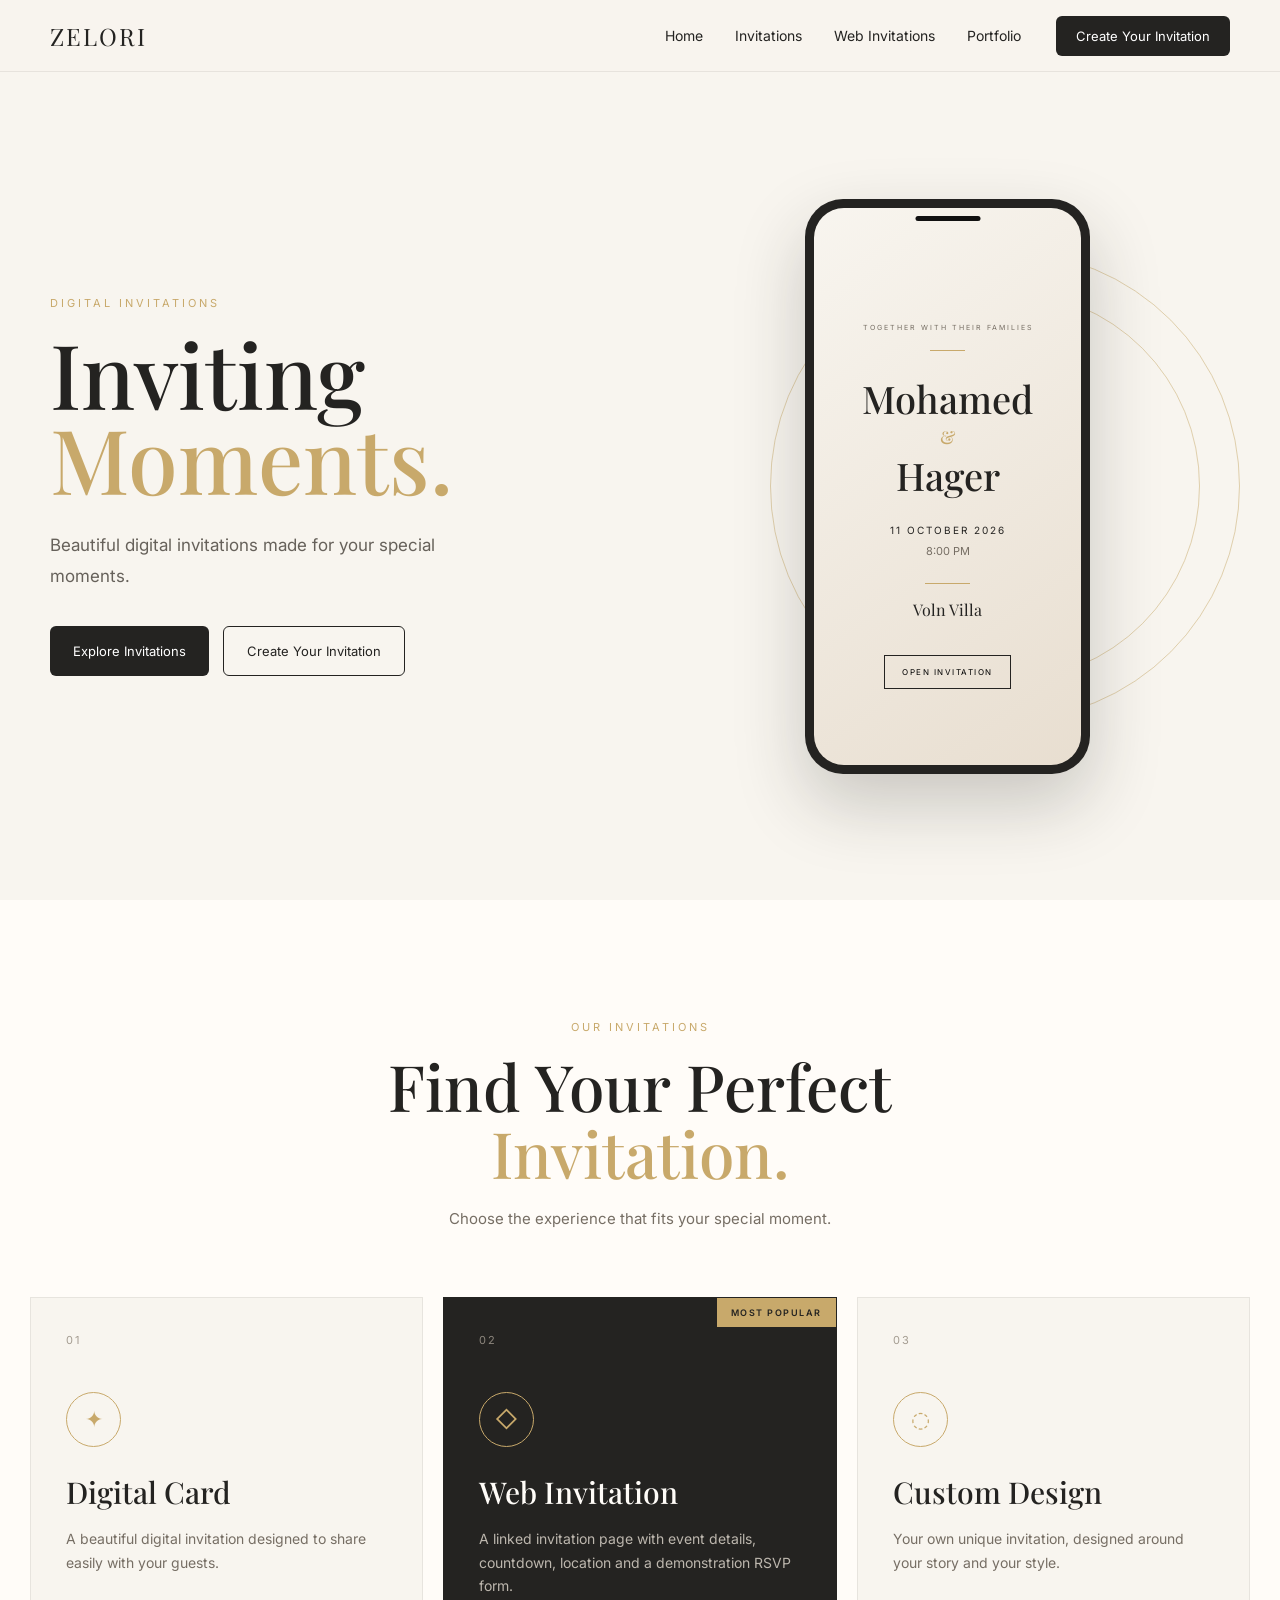
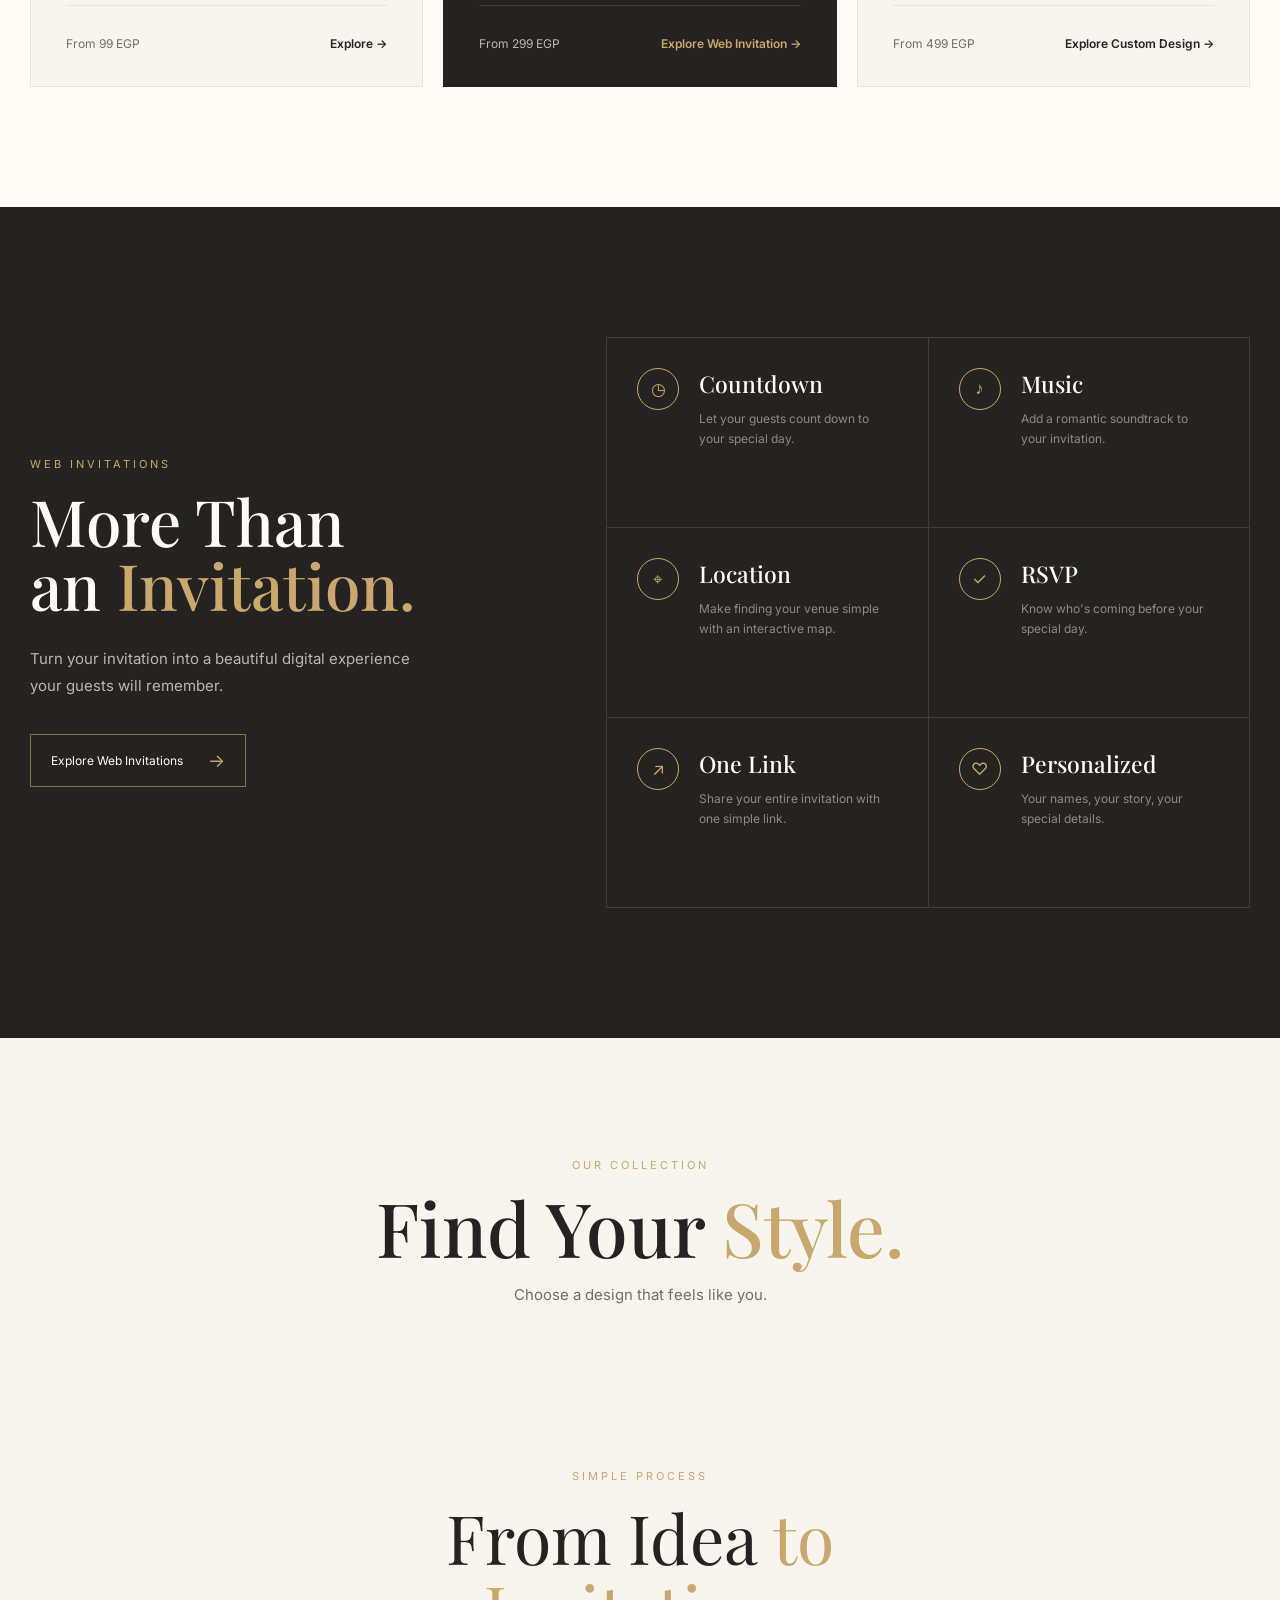
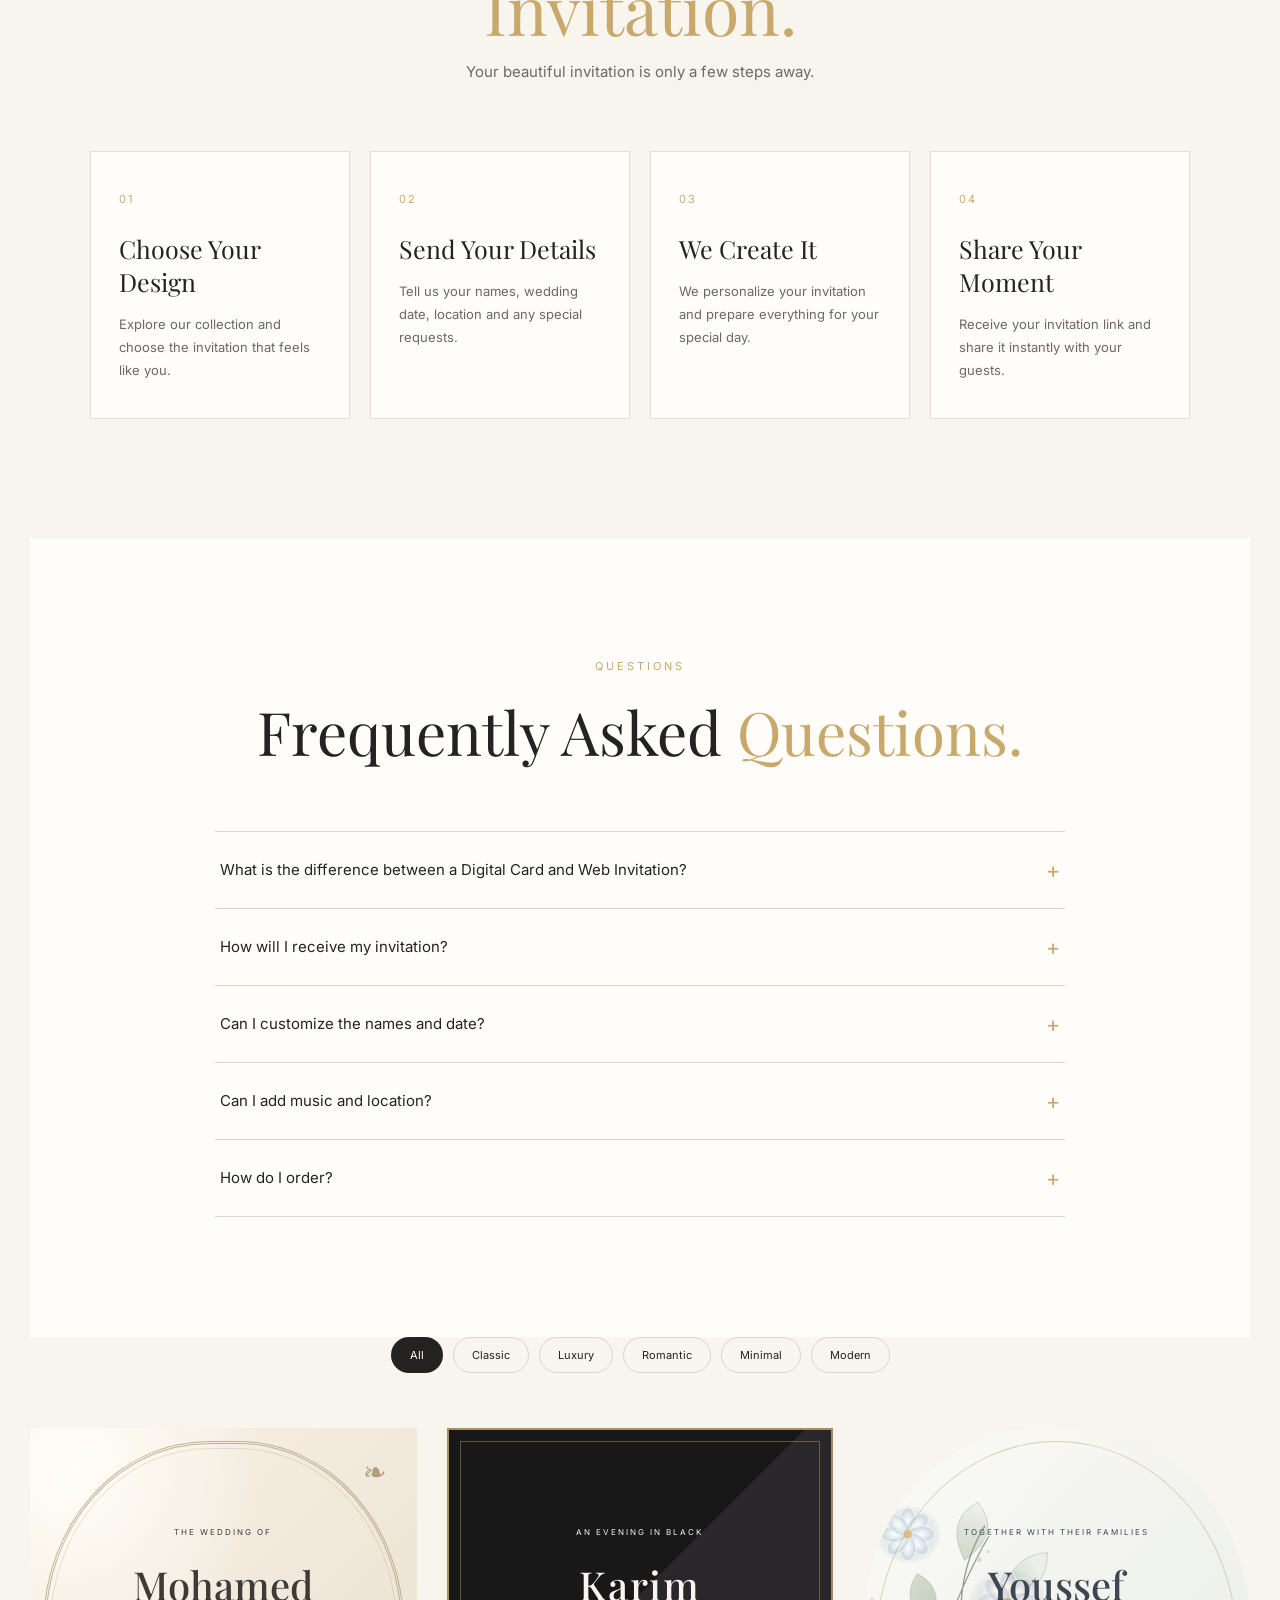
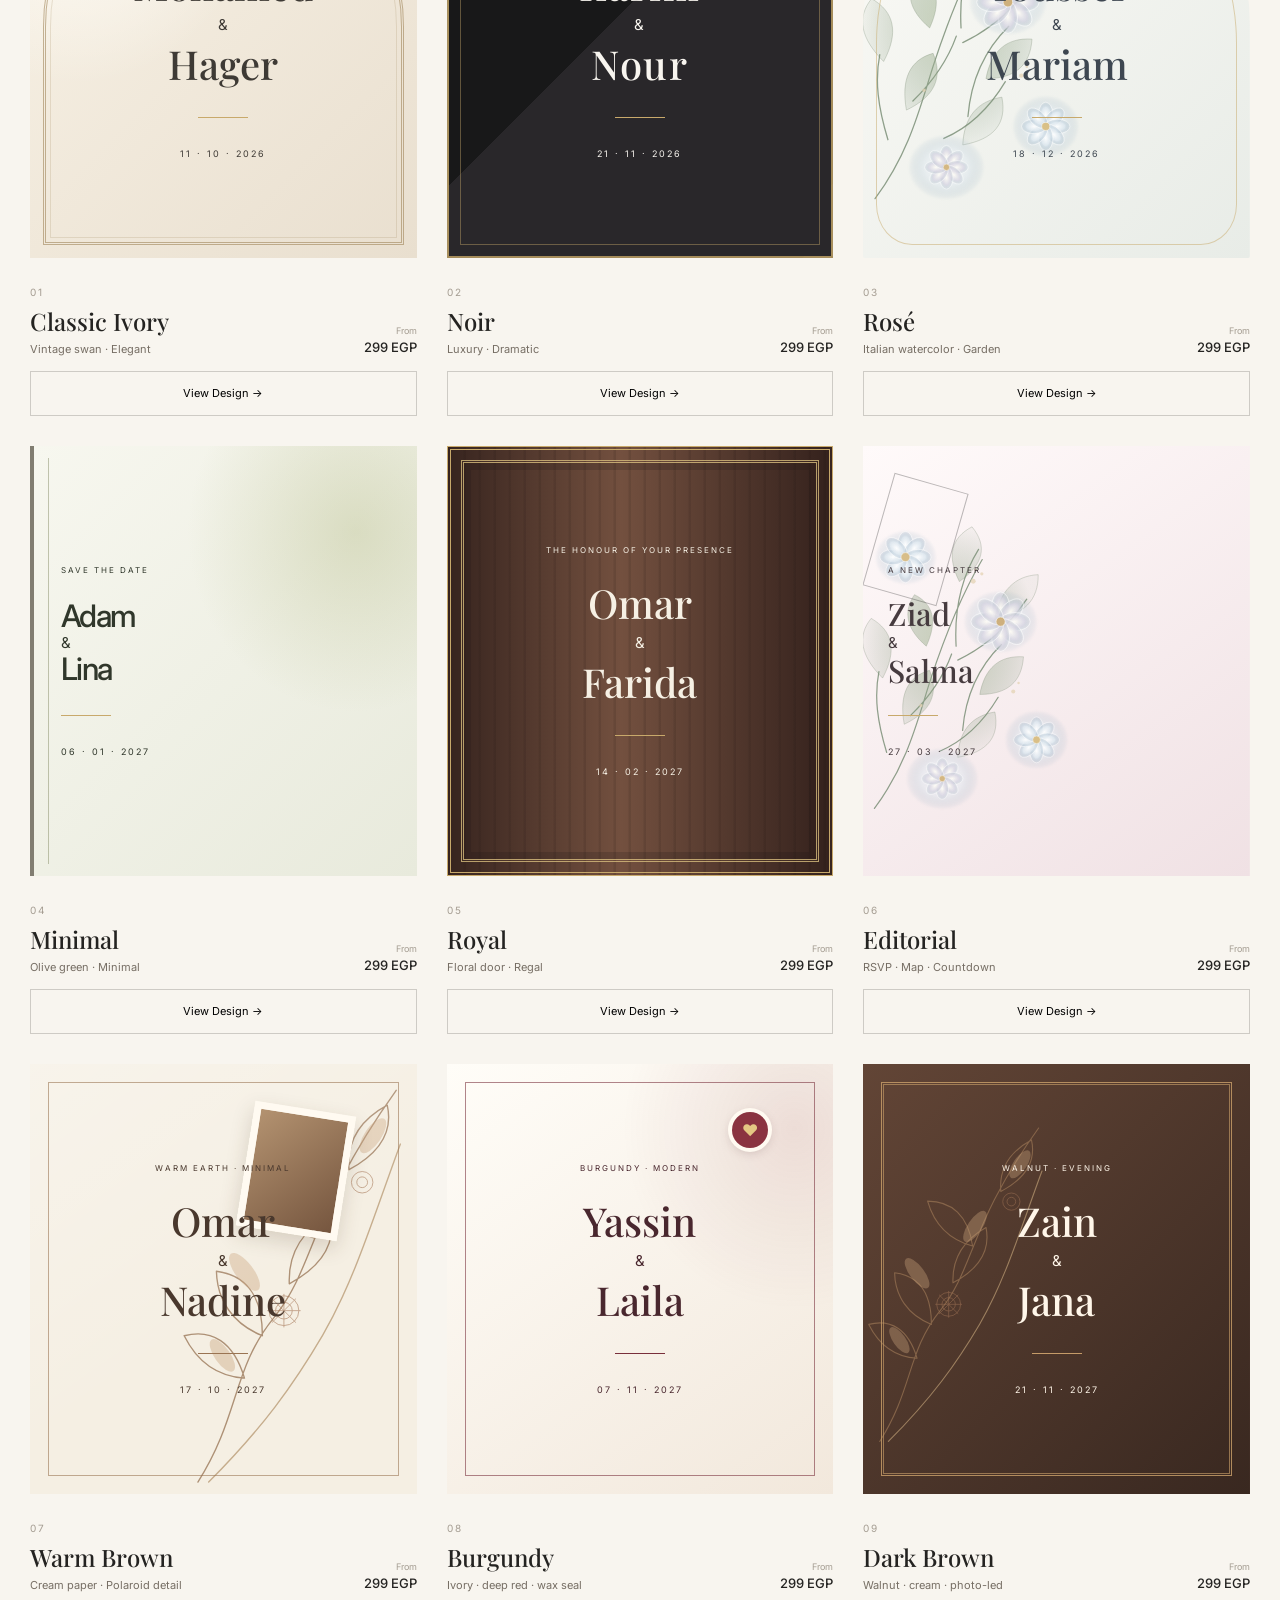
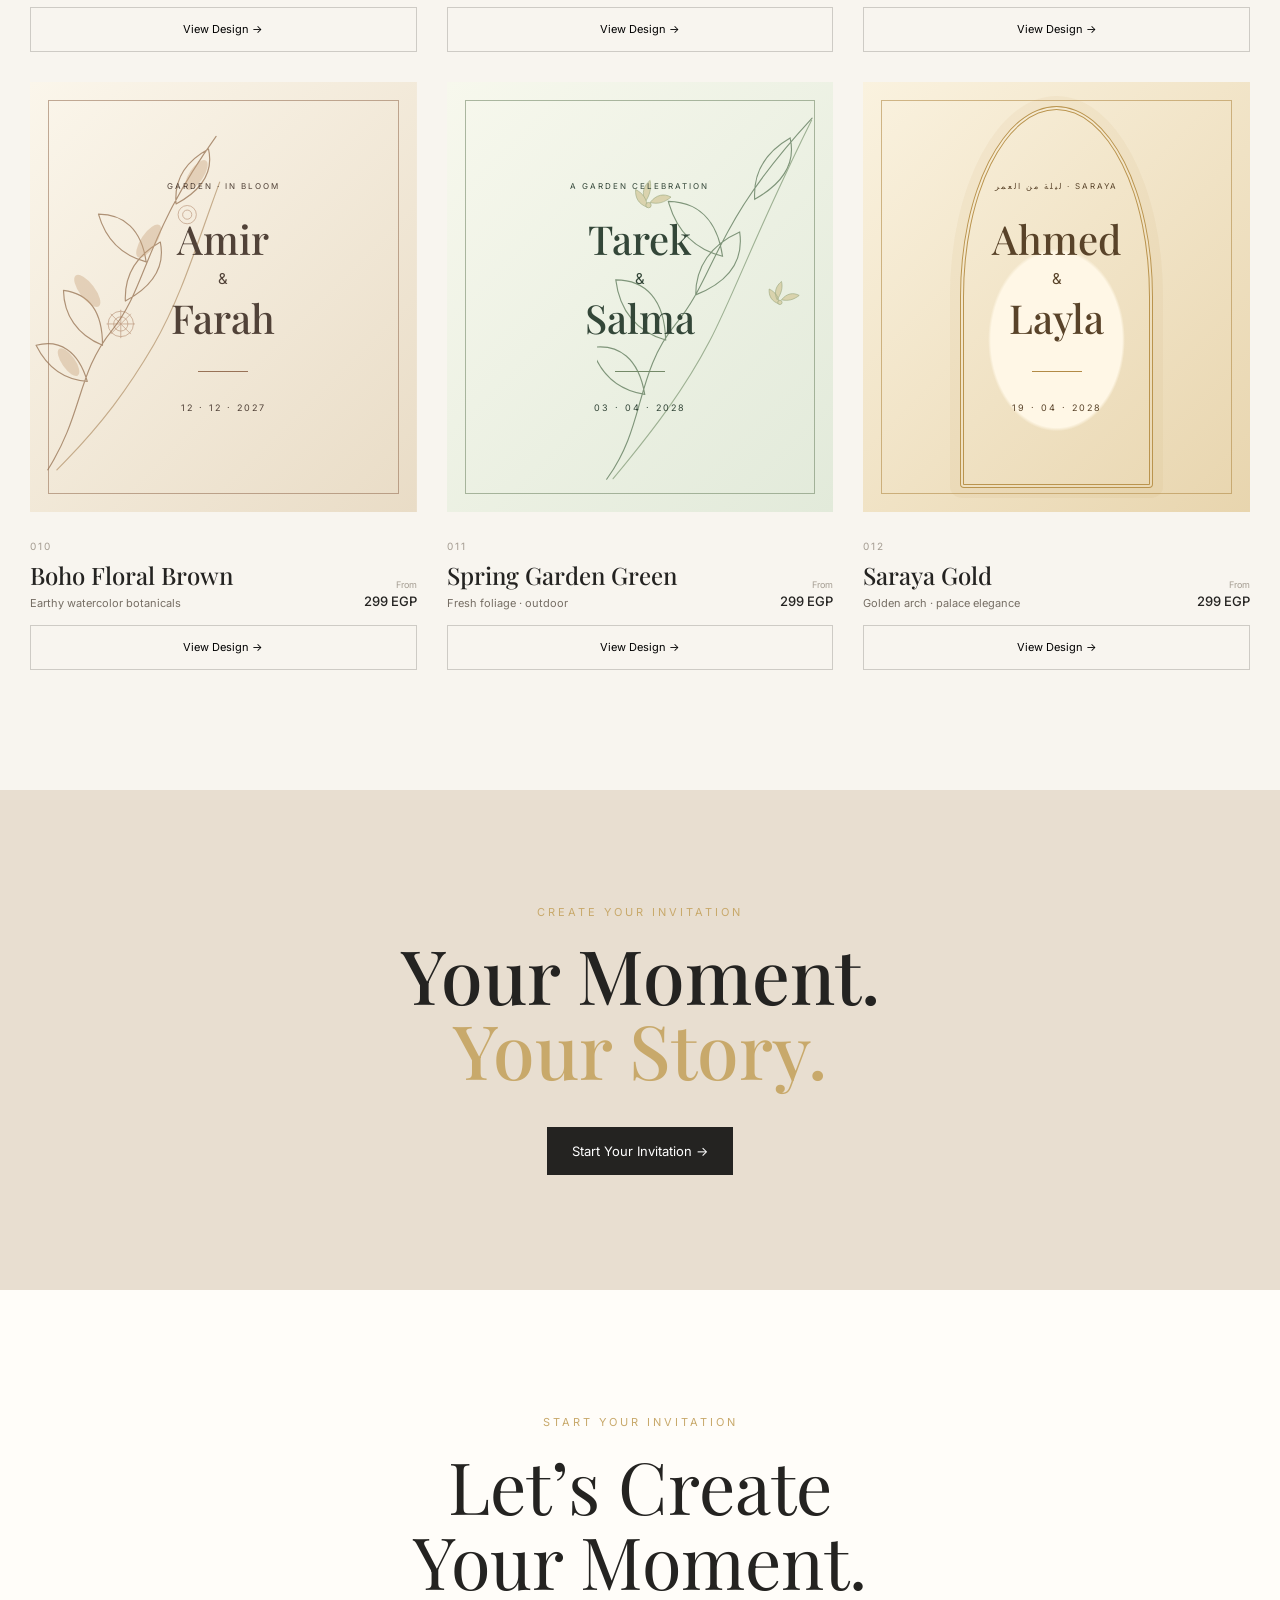
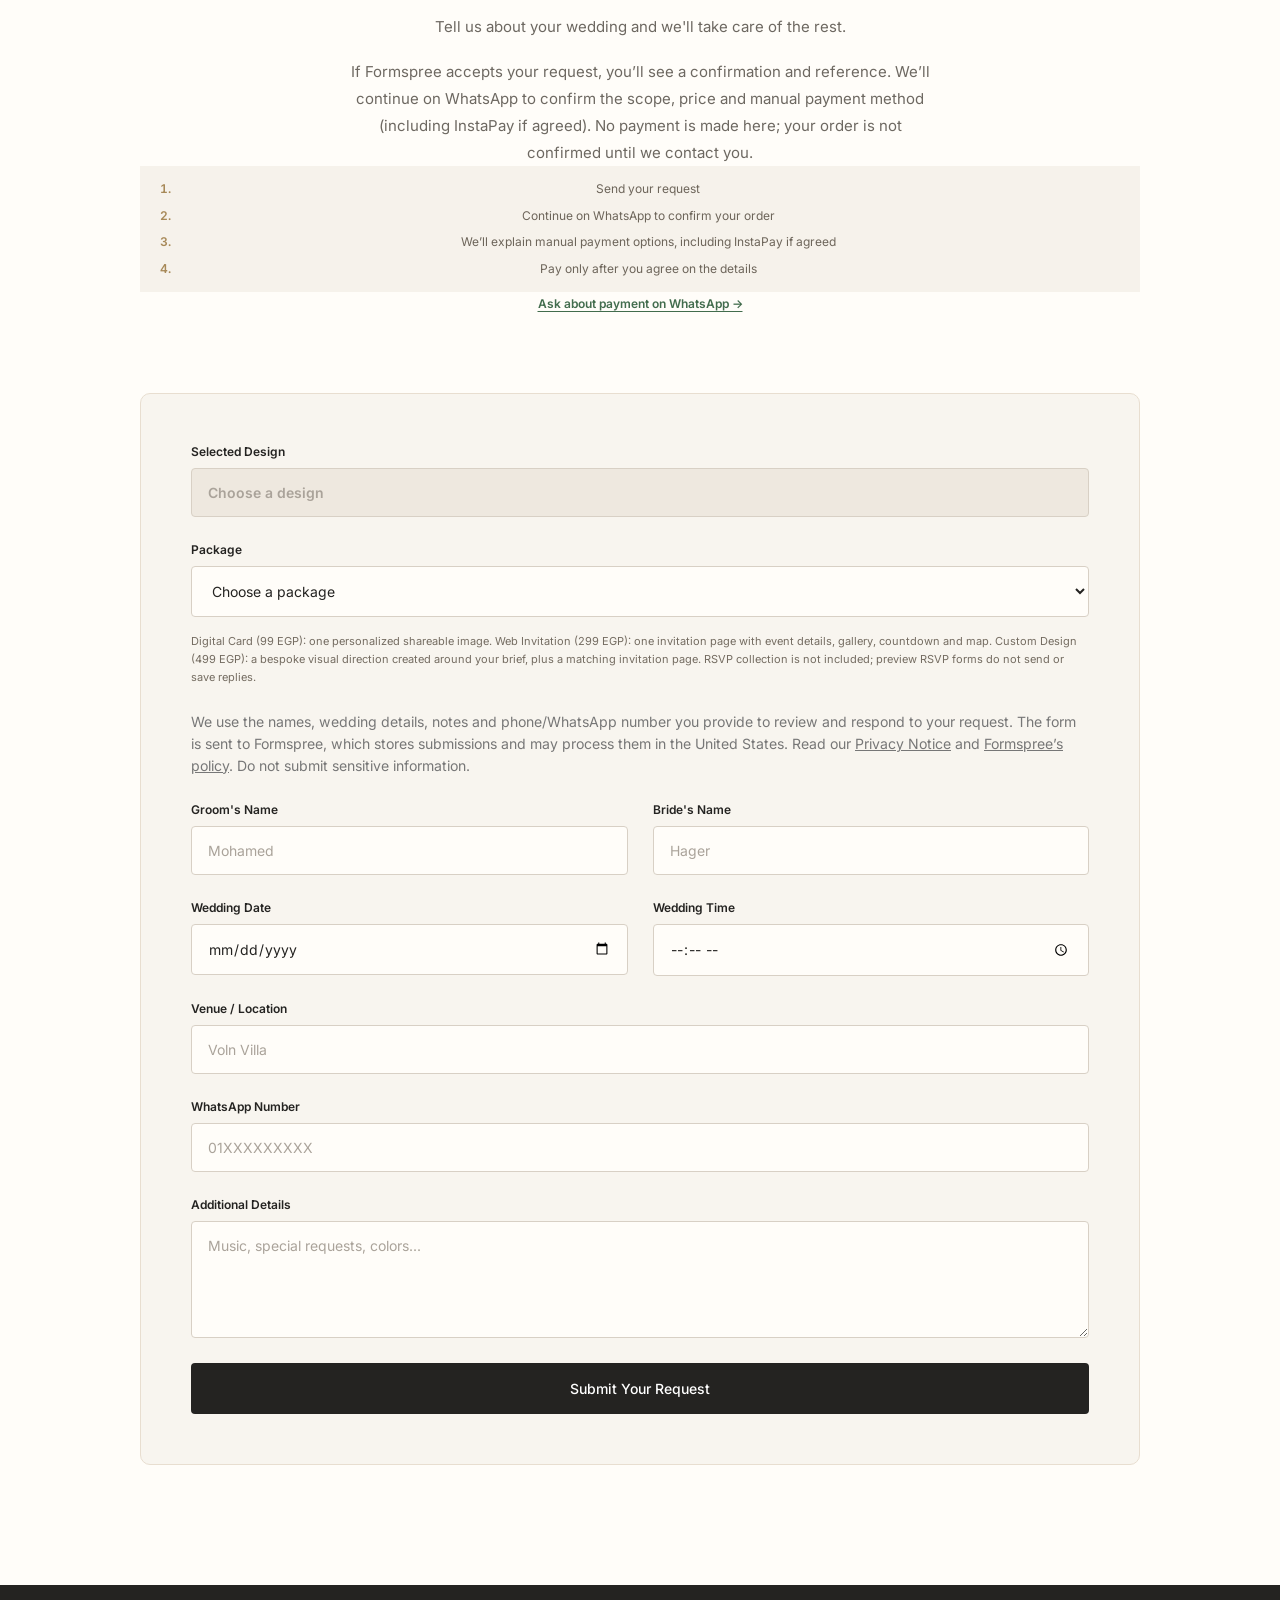
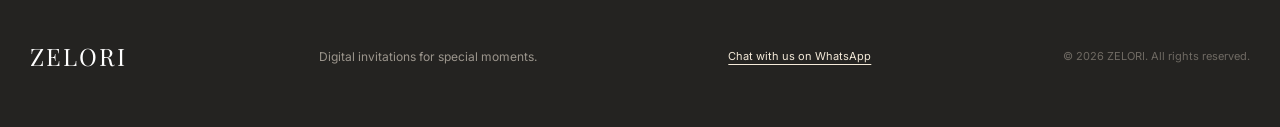
==== index.html @ d82b8eb6 "Add cleaned ZELORI website" ====
<!DOCTYPE html>
<html lang="en">
<head>
    <meta charset="UTF-8">
    <meta name="viewport" content="width=device-width, initial-scale=1.0">

    <title>ZELORI — Digital Invitations</title>
    <meta name="description" content="Beautiful digital wedding invitations by ZELORI. Choose a shareable card, web invitation or custom design, then request your order online.">
    <meta property="og:title" content="ZELORI — Digital Invitations">
    <meta property="og:description" content="Digital cards and wedding invitations designed for your celebration.">
    <meta property="og:type" content="website">

    <!-- Google Fonts -->
    <link rel="preconnect" href="https://fonts.googleapis.com">
    <link rel="preconnect" href="https://fonts.gstatic.com" crossorigin>

    <link
        href="https://fonts.googleapis.com/css2?family=Inter:wght@400;500;600&family=Playfair+Display:wght@500;600&display=swap"
        rel="stylesheet"
    >

    <link rel="stylesheet" href="style.css">
  <link rel="icon" type="image/svg+xml" href="assets/favicon.svg">
</head>

<body>

    <!-- =========================================
         NAVBAR
    ========================================== -->

    <header class="navbar">

        <div class="nav-container">

            <a href="index.html" class="logo">
                ZELORI
            </a>

            <nav class="nav-links">

                <a href="index.html">Home</a>

                <a href="#invitations">
                    Invitations
                </a>

                <a href="#web-invitations">
                    Web Invitations
                </a>

                <a href="#portfolio">
                    Portfolio
                </a>

            </nav>

            <a href="#contact" class="nav-button">
                Create Your Invitation
            </a>

            <button
                class="menu-button"
                id="menuButton"
                aria-label="Open menu"
                aria-expanded="false"
                aria-controls="mobileMenu"
            >
                ☰
            </button>

        </div>

    </header>


    <!-- =========================================
         MOBILE MENU
    ========================================== -->

    <nav class="mobile-menu" id="mobileMenu" aria-label="Mobile navigation">

        <a href="index.html">
            Home
        </a>

        <a href="#invitations">
            Invitations
        </a>

        <a href="#web-invitations">
            Web Invitations
        </a>

        <a href="#portfolio">
            Portfolio
        </a>

        <a href="#contact" class="mobile-cta">
            Create Your Invitation
        </a>

    </nav>


    <!-- =========================================
         MAIN
    ========================================== -->

    <main>


        <!-- =====================================
             HERO
        ====================================== -->

        <section class="hero">

            <div class="hero-container">


                <!-- HERO CONTENT -->

                <div class="hero-content">

                    <span class="eyebrow">
                        DIGITAL INVITATIONS
                    </span>

                    <h1>
                        Inviting<br>
                        <span>Moments.</span>
                    </h1>

                    <p>
                        Beautiful digital invitations made for
                        your special moments.
                    </p>


                    <div class="hero-buttons">

                        <a
                            href="#portfolio"
                            class="btn btn-primary"
                        >
                            Explore Invitations
                        </a>

                        <a
                            href="#contact"
                            class="btn btn-secondary"
                        >
                            Create Your Invitation
                        </a>

                    </div>

                </div>


                <!-- HERO PHONE -->

                <div class="hero-visual">

                    <div class="phone">

                        <div class="phone-speaker"></div>

                        <div class="phone-screen">

                            <div class="invitation">

                                <span class="invitation-small">
                                    TOGETHER WITH THEIR FAMILIES
                                </span>

                                <div class="invitation-line"></div>

                                <h2>
                                    Mohamed

                                    <span>
                                        &
                                    </span>

                                    Hager
                                </h2>

                                <p class="invitation-date">
                                    11 OCTOBER 2026
                                </p>

                                <p class="invitation-time">
                                    8:00 PM
                                </p>

                                <div class="invitation-divider"></div>

                                <p class="invitation-location">
                                    Voln Villa
                                </p>

                <button class="demo-button" type="button">
                                    OPEN INVITATION
                                </button>

                            </div>

                        </div>

                    </div>


                    <div class="gold-circle circle-one"></div>

                    <div class="gold-circle circle-two"></div>

                </div>

            </div>

        </section>


        <!-- =====================================
             INVITATION TYPES
        ====================================== -->

        <section
            class="invitation-types"
            id="invitations"
        >

            <div class="section-header">

                <span class="section-label">
                    OUR INVITATIONS
                </span>

                <h2>
                    Find Your Perfect<br>
                    <span>Invitation.</span>
                </h2>

                <p>
                    Choose the experience that fits
                    your special moment.
                </p>

            </div>


            <div class="types-grid">


                <!-- DIGITAL CARD -->

                <article class="type-card">

                    <div class="type-number">
                        01
                    </div>

                    <div class="type-icon">
                        ✦
                    </div>

                    <h3>
                        Digital Card
                    </h3>

                    <p>
                        A beautiful digital invitation
                        designed to share easily with
                        your guests.
                    </p>

                    <div class="type-footer">

                        <span>
                            From 99 EGP
                        </span>

                        <a href="digital-cards.html">
                            Explore →
                        </a>

                    </div>

                </article>


                <!-- WEB INVITATION -->

                <article class="type-card featured">

                    <div class="featured-label">
                        MOST POPULAR
                    </div>

                    <div class="type-number">
                        02
                    </div>

                    <div class="type-icon">
                        ◇
                    </div>

                    <h3>
                        Web Invitation
                    </h3>

                    <p>
                        A linked invitation page with event details,
                        countdown, location and a demonstration RSVP form.
                    </p>

                    <div class="type-footer">

                        <span>
                            From 299 EGP
                        </span>

                        <a href="index.html?package=web-invitation#order">
                            Explore Web Invitation →
                        </a>

                    </div>

                </article>


                <!-- CUSTOM DESIGN -->

                <article class="type-card">

                    <div class="type-number">
                        03
                    </div>

                    <div class="type-icon">
                        ◌
                    </div>

                    <h3>
                        Custom Design
                    </h3>

                    <p>
                        Your own unique invitation,
                        designed around your story
                        and your style.
                    </p>

                    <div class="type-footer">

                        <span>
                            From 499 EGP
                        </span>

                        <a href="index.html?package=custom-design#order">
                            Explore Custom Design →
                        </a>

                    </div>

                </article>

            </div>

        </section>


        <!-- =====================================
             WEB INVITATION FEATURES
        ====================================== -->

        <section
            class="web-features"
            id="web-invitations"
        >

            <div class="features-container">


                <!-- LEFT -->

                <div class="features-content">

                    <span class="section-label">
                        WEB INVITATIONS
                    </span>

                    <h2>
                        More Than<br>
                        an <span>Invitation.</span>
                    </h2>

                    <p>
                        Turn your invitation into a beautiful
                        digital experience your guests will
                        remember.
                    </p>

                    <a
                        href="#portfolio"
                        class="feature-button"
                    >
                        Explore Web Invitations

                        <span>
                            →
                        </span>

                    </a>

                </div>


                <!-- FEATURES -->

                <div class="features-grid">


                    <!-- COUNTDOWN -->

                    <div class="feature-item">

                        <div class="feature-icon">
                            ◷
                        </div>

                        <div>

                            <h3>
                                Countdown
                            </h3>

                            <p>
                                Let your guests count down
                                to your special day.
                            </p>

                        </div>

                    </div>


                    <!-- MUSIC -->

                    <div class="feature-item">

                        <div class="feature-icon">
                            ♪
                        </div>

                        <div>

                            <h3>
                                Music
                            </h3>

                            <p>
                                Add a romantic soundtrack
                                to your invitation.
                            </p>

                        </div>

                    </div>


                    <!-- LOCATION -->

                    <div class="feature-item">

                        <div class="feature-icon">
                            ⌖
                        </div>

                        <div>

                            <h3>
                                Location
                            </h3>

                            <p>
                                Make finding your venue
                                simple with an interactive map.
                            </p>

                        </div>

                    </div>


                    <!-- RSVP -->

                    <div class="feature-item">

                        <div class="feature-icon">
                            ✓
                        </div>

                        <div>

                            <h3>
                                RSVP
                            </h3>

                            <p>
                                Know who's coming before
                                your special day.
                            </p>

                        </div>

                    </div>


                    <!-- ONE LINK -->

                    <div class="feature-item">

                        <div class="feature-icon">
                            ↗
                        </div>

                        <div>

                            <h3>
                                One Link
                            </h3>

                            <p>
                                Share your entire invitation
                                with one simple link.
                            </p>

                        </div>

                    </div>


                    <!-- PERSONALIZED -->

                    <div class="feature-item">

                        <div class="feature-icon">
                            ♡
                        </div>

                        <div>

                            <h3>
                                Personalized
                            </h3>

                            <p>
                                Your names, your story,
                                your special details.
                            </p>

                        </div>

                    </div>

                </div>

            </div>

        </section>


<!-- =====================================
     PORTFOLIO
====================================== -->

<section class="portfolio-section" id="portfolio">

    <div class="portfolio-header">

        <span class="section-label">
            OUR COLLECTION
        </span>

        <h2>
            Find Your <span>Style.</span>
        </h2>

        <p>
            Choose a design that feels like you.
        </p>

    </div>

    <section class="how-section" id="how-it-works">

    <div class="how-header">

        <span class="section-label">
            SIMPLE PROCESS
        </span>

        <h2>
            From Idea
            <span>to Invitation.</span>
        </h2>

        <p>
            Your beautiful invitation is only a few steps away.
        </p>

    </div>


    <div class="steps-grid">

        <div class="step-card">

            <span class="step-number">
                01
            </span>

            <h3>
                Choose Your Design
            </h3>

            <p>
                Explore our collection and choose
                the invitation that feels like you.
            </p>

        </div>


        <div class="step-card">

            <span class="step-number">
                02
            </span>

            <h3>
                Send Your Details
            </h3>

            <p>
                Tell us your names, wedding date,
                location and any special requests.
            </p>

        </div>


        <div class="step-card">

            <span class="step-number">
                03
            </span>

            <h3>
                We Create It
            </h3>

            <p>
                We personalize your invitation
                and prepare everything for your special day.
            </p>

        </div>


        <div class="step-card">

            <span class="step-number">
                04
            </span>

            <h3>
                Share Your Moment
            </h3>

            <p>
                Receive your invitation link and
                share it instantly with your guests.
            </p>

        </div>

    </div>

</section>

<section class="faq-section" id="faq">

    <div class="faq-container">

        <div class="faq-header">

            <span class="section-label">
                QUESTIONS
            </span>

            <h2>
                Frequently Asked
                <span>Questions.</span>
            </h2>

        </div>


        <div class="faq-list">

            <details>
                <summary>
                    What is the difference between a Digital Card and Web Invitation?
                    <span>+</span>
                </summary>

                <p>
                    A Digital Card is a personalized image you can share in a message. A Web Invitation is an interactive page with event details and an RSVP form demo. Replies are not sent or stored unless a separate RSVP service is connected.
                </p>

            </details>


            <details>
                <summary>
                    How will I receive my invitation?
                    <span>+</span>
                </summary>

                <p>
                    After we confirm your order and payment details on WhatsApp, we deliver the finished Digital Card image or your Web Invitation link, depending on the option you chose.
                </p>

            </details>


            <details>
                <summary>
                    Can I customize the names and date?
                    <span>+</span>
                </summary>

                <p>
                    Yes. Your names, wedding date, time,
                    location and other agreed details can be personalized.
                </p>

            </details>


            <details>
                <summary>
                    Can I add music and location?
                    <span>+</span>
                </summary>

                <p>
                    Web invitations can include agreed features such as music, location and countdown. RSVP forms shown in previews are demonstrations; replies are not sent or stored.
                </p>

            </details>


            <details>
                <summary>
                    How do I order?
                    <span>+</span>
                </summary>

                <p>
                    Choose your favorite design, fill in the order
                    form and we'll contact you through WhatsApp
                    to complete the details.
                </p>

            </details>

        </div>

    </div>

</section>

    <!-- FILTERS -->

    <div class="portfolio-filters">

        <button class="filter-button active" data-filter="all">
            All
        </button>

        <button class="filter-button" data-filter="classic">
            Classic
        </button>

        <button class="filter-button" data-filter="luxury">
            Luxury
        </button>

        <button class="filter-button" data-filter="romantic">
            Romantic
        </button>

        <button class="filter-button" data-filter="minimal">
            Minimal
        </button>

        <button class="filter-button" data-filter="modern">
            Modern
        </button>

    </div>


    <!-- DESIGNS -->

    <div class="designs-grid">


        <!-- 01 CLASSIC -->

        <article class="design-card"
        data-category="classic"
        data-design="classic">

            <div class="design-preview classic-preview">

                <span>
                    THE WEDDING OF
                </span>

                <h3>
                    Mohamed
                    <small>&</small>
                    Hager
                </h3>

                <div class="preview-line"></div>

                <p>
                    11 · 10 · 2026
                </p>

            </div>

            <div class="design-info">

                <div>
                    <span class="design-number">
                        01
                    </span>

                    <h3>
                        Classic Ivory
                    </h3>

                    <p>
                        Vintage swan · Elegant
                    </p>
                </div>

                <div class="design-price">
                    <span>
                        From
                    </span>

                    <strong>
                        299 EGP
                    </strong>
                </div>

            </div>

            <button class="design-button">
                View Design →
            </button>

        </article>


        <!-- 02 LUXURY -->

        <article class="design-card"
    data-category="luxury"
    data-design="noir">

            <div class="design-preview noir-preview">

                <span>AN EVENING IN BLACK</span>

                <h3>
                    Karim
                    <small>&</small>
                    Nour
                </h3>

                <div class="preview-line"></div>

                <p>
                    21 · 11 · 2026
                </p>

            </div>

            <div class="design-info">

                <div>
                    <span class="design-number">
                        02
                    </span>

                    <h3>
                        Noir
                    </h3>

                    <p>
                        Luxury · Dramatic
                    </p>
                </div>

                <div class="design-price">
                    <span>
                        From
                    </span>

                    <strong>
                        299 EGP
                    </strong>
                </div>

            </div>

            <button class="design-button">
                View Design →
            </button>

        </article>


        <!-- 03 ROMANTIC -->

        <article class="design-card"
    data-category="romantic"
    data-design="rose">

            <div class="design-preview rose-preview">

                <span>TOGETHER WITH THEIR FAMILIES</span>

                <h3>
                    Youssef
                    <small>&</small>
                    Mariam
                </h3>

                <div class="preview-line"></div>

                <p>
                    18 · 12 · 2026
                </p>

            </div>

            <div class="design-info">

                <div>
                    <span class="design-number">
                        03
                    </span>

                    <h3>
                        Rosé
                    </h3>

                    <p>
                        Italian watercolor · Garden
                    </p>
                </div>

                <div class="design-price">
                    <span>
                        From
                    </span>

                    <strong>
                        299 EGP
                    </strong>
                </div>

            </div>

            <button class="design-button">
                View Design →
            </button>

        </article>


        <!-- 04 MINIMAL -->

        <article class="design-card"
    data-category="minimal"
    data-design="minimal">

            <div class="design-preview minimal-preview">

                <span>SAVE THE DATE</span>

                <h3>
                    Adam
                    <small>&</small>
                    Lina
                </h3>

                <div class="preview-line"></div>

                <p>
                    06 · 01 · 2027
                </p>

            </div>

            <div class="design-info">

                <div>
                    <span class="design-number">
                        04
                    </span>

                    <h3>
                        Minimal
                    </h3>

                    <p>
                        Olive green · Minimal
                    </p>
                </div>

                <div class="design-price">
                    <span>
                        From
                    </span>

                    <strong>
                        299 EGP
                    </strong>
                </div>

            </div>

            <button class="design-button">
                View Design →
            </button>

        </article>


        <!-- 05 ROYAL -->

        <article class="design-card"
    data-category="luxury"
    data-design="royal">

            <div class="design-preview royal-preview">

                <span>THE HONOUR OF YOUR PRESENCE</span>

                <h3>
                    Omar
                    <small>&</small>
                    Farida
                </h3>

                <div class="preview-line"></div>

                <p>
                    14 · 02 · 2027
                </p>

            </div>

            <div class="design-info">

                <div>
                    <span class="design-number">
                        05
                    </span>

                    <h3>
                        Royal
                    </h3>

                    <p>
                        Floral door · Regal
                    </p>
                </div>

                <div class="design-price">
                    <span>
                        From
                    </span>

                    <strong>
                        299 EGP
                    </strong>
                </div>

            </div>

            <button class="design-button">
                View Design →
            </button>

        </article>


        <!-- 06 MODERN -->

        <article class="design-card"
    data-category="modern"
    data-design="editorial">

            <div class="design-preview editorial-preview">

                <span>A NEW CHAPTER</span>

                <h3>
                    Ziad
                    <small>&</small>
                    Salma
                </h3>

                <div class="preview-line"></div>

                <p>
                    27 · 03 · 2027
                </p>

            </div>

            <div class="design-info">

                <div>
                    <span class="design-number">
                        06
                    </span>

                    <h3>
                        Editorial
                    </h3>

                    <p>
                        RSVP · Map · Countdown
                    </p>
                </div>

                <div class="design-price">
                    <span>
                        From
                    </span>

                    <strong>
                        299 EGP
                    </strong>
                </div>

            </div>

            <button class="design-button">
                View Design →
            </button>

        </article>

    </div>

</section>
        <!-- =====================================
             CONTACT PLACEHOLDER
        ====================================== -->

        <section
            class="contact-section"
            id="contact"
        >

            <span class="section-label">
                CREATE YOUR INVITATION
            </span>

            <h2>
                Your Moment.<br>
                <span>Your Story.</span>
            </h2>

            <a href="#order" class="contact-button">
                Start Your Invitation →
            </a>

        </section>


    </main>

    <!-- ORDER SECTION -->
<section class="order-section" id="order">

    <div class="order-container">

        <div class="order-heading">
            <span>START YOUR INVITATION</span>

            <h2>
                Let’s Create
                <br>
                Your Moment.
            </h2>

            <p>
                Tell us about your wedding and we'll take care
                of the rest.
            </p>

            <p class="payment-note" id="payment">
                If Formspree accepts your request, you’ll see a confirmation and reference. We’ll continue on WhatsApp to confirm the scope, price and manual payment method (including InstaPay if agreed). No payment is made here; your order is not confirmed until we contact you.
            </p>
            <ol class="payment-steps" aria-label="Payment steps">
                <li>Send your request</li>
                <li>Continue on WhatsApp to confirm your order</li>
                <li>We’ll explain manual payment options, including InstaPay if agreed</li>
                <li>Pay only after you agree on the details</li>
            </ol>
            <a class="payment-whatsapp-link" href="https://wa.me/201274755728?text=Hello%20ZELORI%2C%20I%E2%80%99d%20like%20to%20ask%20about%20payment%20for%20an%20invitation." target="_blank" rel="noopener noreferrer">Ask about payment on WhatsApp →</a>
        </div>


        <form
            class="order-form"
            id="orderForm"
            action="https://formspree.io/f/xgavqnyy"
            method="POST"
        >

            <input type="hidden" id="orderReference" name="Order Reference">
            <input type="hidden" id="orderStatus" name="Order Status" value="New request — awaiting quote">
            <input type="hidden" id="paymentStatus" name="Payment Status" value="Discuss payment on WhatsApp — no online payment">

            <!-- Selected Design -->

            <div class="form-group full">

                <label for="design">
                    Selected Design
                </label>

                <input
                    type="text"
                    id="design"
                    name="Selected Design"
                    placeholder="Choose a design"
                    readonly
                    required
                >

            </div>

            <div class="form-group full">
                <label for="package">Package</label>
                <select id="package" name="Package" required>
                    <option value="" disabled selected>Choose a package</option>
                    <option value="Digital Card — 99 EGP">Digital Card · 99 EGP</option>
                    <option value="Web Invitation — 299 EGP">Web Invitation · 299 EGP</option>
                    <option value="Custom Design — 499 EGP">Custom Design · 499 EGP</option>
                </select>
                <small>Digital Card (99 EGP): one personalized shareable image. Web Invitation (299 EGP): one invitation page with event details, gallery, countdown and map. Custom Design (499 EGP): a bespoke visual direction created around your brief, plus a matching invitation page. RSVP collection is not included; preview RSVP forms do not send or save replies.</small>
            </div>
            <p class="form-privacy full">We use the names, wedding details, notes and phone/WhatsApp number you provide to review and respond to your request. The form is sent to Formspree, which stores submissions and may process them in the United States. Read our <a href="privacy.html">Privacy Notice</a> and <a href="https://formspree.io/legal/privacy-policy/" target="_blank" rel="noopener noreferrer">Formspree’s policy</a>. Do not submit sensitive information.</p>


            <!-- Bride & Groom -->

            <div class="form-row">

                <div class="form-group">

                    <label for="groom">
                        Groom's Name
                    </label>

                    <input
                        type="text"
                        id="groom"
                        name="Groom Name"
                        placeholder="Mohamed"
                        required
                    >

                </div>


                <div class="form-group">

                    <label for="bride">
                        Bride's Name
                    </label>

                    <input
                        type="text"
                        id="bride"
                        name="Bride Name"
                        placeholder="Hager"
                        required
                    >

                </div>

            </div>


            <!-- Date & Time -->

            <div class="form-row">

                <div class="form-group">

                    <label for="date">
                        Wedding Date
                    </label>

                    <input
                        type="date"
                        id="date"
                        name="Wedding Date"
                        required
                    >

                </div>


                <div class="form-group">

                    <label for="time">
                        Wedding Time
                    </label>

                    <input
                        type="time"
                        id="time"
                        name="Wedding Time"
                        required
                    >

                </div>

            </div>


            <!-- Venue -->

            <div class="form-group full">

                <label for="venue">
                    Venue / Location
                </label>

                <input
                    type="text"
                    id="venue"
                    name="Venue"
                    placeholder="Voln Villa"
                    required
                >

            </div>


            <!-- Phone -->

            <div class="form-group full">

                <label for="phone">
                    WhatsApp Number
                </label>

                <input
                    type="tel"
                    id="phone"
                    name="WhatsApp Number"
                    placeholder="01XXXXXXXXX"
                    required
                >

            </div>


            <!-- Extra Notes -->

            <div class="form-group full">

                <label for="notes">
                    Additional Details
                </label>

                <textarea
                    id="notes"
                    name="Additional Details"
                    rows="5"
                    placeholder="Music, special requests, colors..."
                ></textarea>

            </div>


            <!-- Submit -->

            <button
                type="submit"
                class="order-submit"
            >
                Submit Your Request
            </button>


            <p
                class="form-success"
                id="formSuccess"
                role="status"
                aria-live="polite"
            >
                <strong>Request received.</strong>
                <span id="successReference"></span>
                <span id="successStatus">Status: request received; continue on WhatsApp to confirm your order.</span>
                <span>No payment is collected on this website. We’ll explain the payment method and timing with you directly on WhatsApp.</span>
                <a id="successWhatsApp" href="https://wa.me/201274755728" target="_blank" rel="noopener noreferrer">Continue on WhatsApp to discuss payment</a>
            </p>

        </form>

    </div>

</section>


    <!-- =========================================
         FOOTER
    ========================================== -->

    <footer class="footer">

        <div class="footer-container">

            <div class="footer-logo">
                ZELORI
            </div>

            <p>
                Digital invitations for special moments.
            </p>

            <a class="footer-whatsapp" href="https://wa.me/201274755728" target="_blank" rel="noopener noreferrer">Chat with us on WhatsApp</a>

            <span>
                © 2026 ZELORI. All rights reserved.
            </span>

        </div>

    </footer>

    <!-- DESIGN PREVIEW MODAL -->
<div class="preview-modal" id="previewModal">
    <div class="preview-overlay" id="previewOverlay"></div>

    <div class="preview-box" role="dialog" aria-modal="true" aria-labelledby="previewTitle" aria-describedby="previewDescription">
        <button class="preview-close" id="previewClose" type="button" aria-label="Close invitation preview">&times;</button>

        <div class="preview-content">

            <div class="preview-design">
                <div class="preview-invitation" id="previewInvitation">
                    <span class="preview-small" id="previewSmall">
                        THE WEDDING OF
                    </span>

                    <h2 id="previewFirstName">Mohamed</h2>
                    <span class="preview-and">&</span>
                    <h2 id="previewSecondName">Hager</h2>

                    <div class="preview-line"></div>

                    <p id="previewDate">11 · 10 · 2026</p>
                    <p id="previewTime">8:00 PM</p>
                    <p id="previewVenue">Voln Villa · Cairo</p>
                </div>
            </div>

            <div class="preview-info">
                <span class="preview-label">ZELORI DESIGN</span>

                <h2 id="previewTitle">Classic Ivory</h2>

                <p id="previewDescription">
                    A timeless and elegant wedding invitation
                    designed with soft ivory tones and refined typography.
                </p>

                <div class="preview-price" id="previewPrice">
                    From 299 EGP
                </div>

                <div class="preview-features">
                    <div>✓ Mobile Friendly</div>
                    <div>✓ Personalized Names</div>
                    <div>✓ Wedding Date & Location</div>
                    <div>✓ Shareable Invitation Link</div>
                </div>

                <div class="preview-actions">
                    <a class="preview-open" id="previewOpen" href="invitation-demo.html" target="_blank" rel="noopener">Open Invitation</a>
                    <a class="preview-open preview-card-link" id="previewCard" href="digital-cards.html?design=classic">Digital Card · 99 EGP</a>
                    <button class="preview-order" id="previewOrder" type="button">Order This Design</button>
                </div>
            </div>

        </div>
    </div>
</div>


    <!-- JAVASCRIPT -->

    <script src="script.js"></script>

</body>

</html>
---- style.css ----
/* =========================================
   RESET
========================================= */

* {
    margin: 0;
    padding: 0;
    box-sizing: border-box;
}

html {
    scroll-behavior: smooth;
}

body {
    font-family: "Inter", sans-serif;
    background: #F8F5EF;
    color: #242321;
}

a {
    text-decoration: none;
    color: inherit;
}

button {
    font-family: inherit;
}


/* =========================================
   NAVBAR
========================================= */

.navbar {
    width: 100%;
    height: 72px;

    background: rgba(248, 245, 239, 0.94);

    border-bottom:
        1px solid rgba(36, 35, 33, 0.08);

    position: relative;
    z-index: 100;
}

.nav-container {
    max-width: 1240px;
    height: 100%;

    margin: auto;
    padding: 0 30px;

    display: flex;
    align-items: center;
}

.logo {
    font-family: "Playfair Display", serif;

    font-size: 24px;

    letter-spacing: 2px;
}

.nav-links {
    display: flex;

    gap: 32px;

    margin-left: auto;
    margin-right: 35px;
}

.nav-links a {
    font-size: 14px;

    transition: 0.3s ease;
}

.nav-links a:hover {
    color: #C8A96B;
}

.nav-button {
    background: #242321;

    color: white;

    padding: 12px 20px;

    border-radius: 6px;

    font-size: 13px;

    transition: 0.3s ease;
}

.nav-button:hover {
    background: #C8A96B;

    transform: translateY(-2px);
}

.menu-button {
    display: none;

    margin-left: auto;

    border: none;

    background: transparent;

    font-size: 25px;

    cursor: pointer;

    color: #242321;
}


/* =========================================
   MOBILE MENU
========================================= */

.mobile-menu {
    display: none;

    position: absolute;

    top: 72px;
    left: 0;

    width: 100%;

    background: #FFFCF8;

    padding: 25px;

    z-index: 90;

    flex-direction: column;

    gap: 20px;

    border-bottom:
        1px solid rgba(36, 35, 33, 0.1);
}

.mobile-menu.active {
    display: flex;
}

.mobile-menu a {
    font-size: 15px;
}

.mobile-cta {
    background: #242321;

    color: white;

    padding: 14px;

    text-align: center;

    border-radius: 6px;
}


/* =========================================
   HERO
========================================= */

.hero {
    min-height: calc(100vh - 72px);

    display: flex;

    align-items: center;

    overflow: hidden;
}

.hero-container {
    width: 100%;

    max-width: 1240px;

    margin: auto;

    padding: 70px 30px;

    display: grid;

    grid-template-columns: 1fr 1fr;

    align-items: center;

    gap: 50px;
}


/* =========================================
   HERO CONTENT
========================================= */

.hero-content {
    animation:
        heroText 0.9s ease forwards;
}

.eyebrow {
    display: block;

    font-size: 11px;

    letter-spacing: 3px;

    color: #C8A96B;

    margin-bottom: 20px;
}

.hero h1 {
    font-family: "Playfair Display", serif;

    font-size: clamp(60px, 7vw, 100px);

    line-height: 0.95;

    font-weight: 500;

    margin-bottom: 30px;
}

.hero h1 span {
    color: #C8A96B;
}

.hero-content > p {
    max-width: 430px;

    font-size: 17px;

    line-height: 1.8;

    color: #66615A;

    margin-bottom: 35px;
}


/* =========================================
   HERO BUTTONS
========================================= */

.hero-buttons {
    display: flex;

    gap: 14px;

    flex-wrap: wrap;
}

.btn {
    display: inline-flex;

    align-items: center;

    justify-content: center;

    min-height: 50px;

    padding: 0 23px;

    border-radius: 6px;

    font-size: 13px;

    transition: 0.3s ease;
}

.btn-primary {
    background: #242321;

    color: white;
}

.btn-primary:hover {
    background: #C8A96B;

    transform: translateY(-2px);
}

.btn-secondary {
    border: 1px solid #242321;
}

.btn-secondary:hover {
    background: #242321;

    color: white;
}


/* =========================================
   HERO VISUAL
========================================= */

.hero-visual {
    position: relative;

    min-height: 560px;

    display: flex;

    align-items: center;

    justify-content: center;
}


/* =========================================
   PHONE
========================================= */

.phone {
    width: 285px;
    height: 575px;

    padding: 9px;

    background: #242321;

    border-radius: 38px;

    box-shadow:
        0 30px 70px rgba(36, 35, 33, 0.22);

    position: relative;

    z-index: 5;

    animation:
        phoneFloat 5s ease-in-out infinite;
}

.phone-screen {
    width: 100%;
    height: 100%;

    border-radius: 30px;

    overflow: hidden;

    background:
        linear-gradient(
            145deg,
            #F8F5EF,
            #E8DED0
        );
}

.phone-speaker {
    position: absolute;

    width: 65px;
    height: 5px;

    border-radius: 10px;

    background: #111;

    top: 17px;
    left: 50%;

    transform: translateX(-50%);

    z-index: 10;
}


/* =========================================
   INVITATION INSIDE PHONE
========================================= */

.invitation {
    height: 100%;

    padding: 75px 25px 35px;

    text-align: center;

    display: flex;

    flex-direction: column;

    align-items: center;

    justify-content: center;
}

.invitation-small {
    font-size: 7px;

    letter-spacing: 2px;

    color: #766E64;

    margin-bottom: 18px;
}

.invitation-line {
    width: 35px;
    height: 1px;

    background: #C8A96B;

    margin-bottom: 25px;
}

.invitation h2 {
    font-family: "Playfair Display", serif;

    font-size: 38px;

    line-height: 1.2;

    font-weight: 500;

    margin-bottom: 25px;
}

.invitation h2 span {
    display: block;

    font-size: 18px;

    color: #C8A96B;

    margin: 5px 0;
}

.invitation-date {
    font-size: 10px;

    letter-spacing: 2px;

    margin-bottom: 8px;
}

.invitation-time {
    font-size: 11px;

    color: #766E64;
}

.invitation-divider {
    width: 45px;
    height: 1px;

    background: #C8A96B;

    margin: 25px 0 15px;
}

.invitation-location {
    font-family: "Playfair Display", serif;

    font-size: 16px;
}

.demo-button {
    margin-top: 35px;

    background: transparent;

    border: 1px solid #242321;

    padding: 11px 17px;

    font-size: 8px;

    letter-spacing: 1.5px;

    cursor: pointer;

    transition: 0.3s ease;
}

.demo-button:hover {
    background: #242321;

    color: white;
}


/* =========================================
   HERO DECORATION
========================================= */

.gold-circle {
    position: absolute;

    border:
        1px solid rgba(200, 169, 107, 0.5);

    border-radius: 50%;
}

.circle-one {
    width: 390px;
    height: 390px;

    right: 30px;
}

.circle-two {
    width: 470px;
    height: 470px;

    right: -10px;
}


/* =========================================
   INVITATION TYPES
========================================= */

.invitation-types {
    background: #FFFCF8;

    padding: 120px 30px;

    position: relative;
}


/* =========================================
   SECTION HEADER
========================================= */

.section-header {
    max-width: 1240px;

    margin: 0 auto 65px;

    text-align: center;
}

.section-label {
    display: block;

    color: #C8A96B;

    font-size: 11px;

    letter-spacing: 3px;

    margin-bottom: 18px;
}

.section-header h2 {
    font-family: "Playfair Display", serif;

    font-size: clamp(42px, 5vw, 68px);

    line-height: 1.05;

    font-weight: 500;

    margin-bottom: 20px;
}

.section-header h2 span {
    color: #C8A96B;
}

.section-header p {
    color: #766E64;

    font-size: 15px;

    line-height: 1.7;
}


/* =========================================
   TYPES GRID
========================================= */

.types-grid {
    max-width: 1240px;

    margin: auto;

    display: grid;

    grid-template-columns:
        repeat(3, 1fr);

    gap: 20px;
}


/* =========================================
   TYPE CARD
========================================= */

.type-card {
    min-height: 390px;

    padding: 35px;

    background: #F8F5EF;

    border:
        1px solid rgba(36, 35, 33, 0.08);

    position: relative;

    display: flex;

    flex-direction: column;

    overflow: hidden;

    transition: 0.35s ease;
}

.type-card:hover {
    transform: translateY(-8px);

    box-shadow:
        0 20px 50px
        rgba(36, 35, 33, 0.08);
}


/* =========================================
   NUMBER
========================================= */

.type-number {
    font-size: 11px;

    letter-spacing: 2px;

    color: #A49C91;
}


/* =========================================
   TYPE ICON
========================================= */

.type-icon {
    width: 55px;
    height: 55px;

    margin-top: 45px;

    border:
        1px solid #C8A96B;

    border-radius: 50%;

    display: flex;

    align-items: center;
    justify-content: center;

    color: #C8A96B;

    font-size: 22px;
}


/* =========================================
   CARD CONTENT
========================================= */

.type-card h3 {
    font-family: "Playfair Display", serif;

    font-size: 30px;

    font-weight: 500;

    margin-top: 25px;

    margin-bottom: 15px;
}

.type-card > p {
    color: #766E64;

    font-size: 14px;

    line-height: 1.7;

    max-width: 320px;
}


/* =========================================
   CARD FOOTER
========================================= */

.type-footer {
    margin-top: auto;

    padding-top: 30px;

    display: flex;

    justify-content: space-between;

    align-items: center;

    border-top:
        1px solid rgba(36, 35, 33, 0.08);
}

.type-footer span {
    font-size: 12px;

    color: #766E64;
}

.type-footer a {
    font-size: 12px;

    font-weight: 600;

    transition: 0.3s ease;
}

.type-footer a:hover {
    color: #C8A96B;
}


/* =========================================
   FEATURED CARD
========================================= */

.type-card.featured {
    background: #242321;

    color: #FFFCF8;

    border-color: #242321;
}

.type-card.featured > p {
    color: #BDB7AE;
}

.type-card.featured .type-number {
    color: #8D877E;
}

.type-card.featured .type-footer {
    border-color:
        rgba(255, 255, 255, 0.12);
}

.type-card.featured .type-footer span {
    color: #BDB7AE;
}

.type-card.featured .type-icon {
    border-color: #C8A96B;
}

.type-card.featured .type-footer a {
    color: #C8A96B;
}


/* =========================================
   MOST POPULAR
========================================= */

.featured-label {
    position: absolute;

    top: 0;
    right: 0;

    padding: 9px 14px;

    background: #C8A96B;

    color: #242321;

    font-size: 9px;

    letter-spacing: 1.5px;

    font-weight: 600;
}


/* =========================================
   WEB FEATURES
========================================= */

.web-features {
    background: #242321;

    color: #FFFCF8;

    padding: 130px 30px;

    overflow: hidden;
}

.features-container {
    max-width: 1240px;

    margin: auto;

    display: grid;

    grid-template-columns:
        0.85fr 1.15fr;

    gap: 100px;

    align-items: center;
}


/* =========================================
   FEATURES LEFT
========================================= */

.features-content .section-label {
    color: #C8A96B;
}

.features-content h2 {
    font-family: "Playfair Display", serif;

    font-size: clamp(48px, 5vw, 72px);

    line-height: 1;

    font-weight: 500;

    margin-bottom: 28px;
}

.features-content h2 span {
    color: #C8A96B;
}

.features-content > p {
    color: #BDB7AE;

    font-size: 15px;

    line-height: 1.8;

    max-width: 400px;

    margin-bottom: 35px;
}


/* =========================================
   FEATURE BUTTON
========================================= */

.feature-button {
    display: inline-flex;

    align-items: center;

    gap: 25px;

    padding: 15px 20px;

    border:
        1px solid rgba(200, 169, 107, 0.6);

    color: #FFFCF8;

    font-size: 12px;

    transition: 0.3s ease;
}

.feature-button span {
    color: #C8A96B;

    font-size: 18px;

    transition: 0.3s ease;
}

.feature-button:hover {
    background: #C8A96B;

    color: #242321;
}

.feature-button:hover span {
    color: #242321;

    transform: translateX(5px);
}


/* =========================================
   FEATURES GRID
========================================= */

.features-grid {
    display: grid;

    grid-template-columns:
        repeat(2, 1fr);

    border-top:
        1px solid rgba(255,255,255,0.12);

    border-left:
        1px solid rgba(255,255,255,0.12);
}


/* =========================================
   FEATURE ITEM
========================================= */

.feature-item {
    min-height: 190px;

    padding: 30px;

    display: flex;

    gap: 20px;

    border-right:
        1px solid rgba(255,255,255,0.12);

    border-bottom:
        1px solid rgba(255,255,255,0.12);

    transition: 0.3s ease;
}

.feature-item:hover {
    background:
        rgba(200,169,107,0.06);
}


/* =========================================
   FEATURE ICON
========================================= */

.feature-icon {
    min-width: 42px;
    height: 42px;

    border:
        1px solid #C8A96B;

    border-radius: 50%;

    display: flex;

    align-items: center;
    justify-content: center;

    color: #C8A96B;

    font-size: 17px;
}


/* =========================================
   FEATURE TEXT
========================================= */

.feature-item h3 {
    font-family: "Playfair Display", serif;

    font-size: 23px;

    font-weight: 500;

    margin-bottom: 10px;
}

.feature-item p {
    color: #8F8981;

    font-size: 12px;

    line-height: 1.7;

    max-width: 190px;
}


/* =========================================
   PORTFOLIO
========================================= */

/* =========================================
   PORTFOLIO
========================================= */

.portfolio-section {
    background: #F8F5EF;
    padding: 120px 30px;
}

.portfolio-header {
    max-width: 700px;
    margin: 0 auto 45px;
    text-align: center;
}

.portfolio-header h2 {
    font-family: "Playfair Display", serif;
    font-size: clamp(48px, 6vw, 75px);
    font-weight: 500;
    line-height: 1;
    margin-bottom: 20px;
}

.portfolio-header h2 span {
    color: #C8A96B;
}

.portfolio-header p {
    color: #766E64;
    font-size: 15px;
}


/* FILTERS */

.portfolio-filters {
    max-width: 900px;
    margin: 0 auto 55px;

    display: flex;
    justify-content: center;
    align-items: center;

    gap: 10px;
    flex-wrap: wrap;
}

.filter-button {
    border: 1px solid rgba(36, 35, 33, 0.15);

    background: transparent;

    padding: 10px 18px;

    border-radius: 30px;

    font-size: 11px;

    cursor: pointer;

    color: #242321;

    transition: 0.3s ease;
}

.filter-button:hover,
.filter-button.active {
    background: #242321;
    color: white;
}


/* DESIGNS GRID */

.designs-grid {
    max-width: 1240px;

    margin: auto;

    display: grid;

    grid-template-columns:
        repeat(3, 1fr);

    gap: 30px;
}


/* DESIGN CARD */

.design-card {
    transition: 0.35s ease;
}

.design-card.hidden {
    display: none;
}

.design-card:hover {
    transform: translateY(-6px);
}


/* PREVIEW */

.design-preview {
    height: 430px;

    padding: 45px 25px;

    display: flex;

    flex-direction: column;

    justify-content: center;

    align-items: center;

    text-align: center;

    position: relative;

    overflow: hidden;

    transition: 0.4s ease;
}

.design-preview::before {
    content: "";

    position: absolute;

    inset: 18px;

    border: 1px solid rgba(200, 169, 107, 0.5);

    pointer-events: none;
}

.design-preview > * {
    position: relative;
    z-index: 2;
}

.design-preview > span {
    font-size: 8px;
    letter-spacing: 2px;
    margin-bottom: 25px;
}

.design-preview h3 {
    font-family: "Playfair Display", serif;

    font-size: 40px;

    font-weight: 500;

    line-height: 1.15;
}

.design-preview h3 small {
    display: block;

    font-family: "Inter", sans-serif;

    font-size: 15px;

    font-weight: 400;

    margin: 8px 0;
}

.design-preview p {
    font-size: 9px;

    letter-spacing: 2px;
}

.preview-line {
    width: 45px;
    height: 1px;

    background: #C8A96B;

    margin: 25px 0;
}


/* CLASSIC */

.classic-preview {
    background: #F2EBDD;
    color: #3E3A35;
}


/* NOIR */

.noir-preview {
    background: #242321;
    color: #F8F5EF;
}

.noir-preview::before {
    border-color: rgba(200, 169, 107, 0.8);
}


/* ROSE */

.rose-preview {
    background: #EBD7D5;
    color: #493B3A;
}


/* MINIMAL */

.minimal-preview {
    background: #FFFCF8;
    color: #242321;
}

.minimal-preview::before {
    border-color: rgba(36, 35, 33, 0.2);
}


/* ROYAL */

.royal-preview {
    background: #33302D;
    color: #F5E8D1;
}

.royal-preview::before {
    border-color: #C8A96B;
}


/* EDITORIAL */

.editorial-preview {
    background: #D9CCBA;
    color: #292724;
}

.editorial-preview::before {
    border-color: rgba(36, 35, 33, 0.3);
}


/* DESIGN INFO */

.design-info {
    display: flex;

    justify-content: space-between;

    align-items: flex-end;

    gap: 15px;

    padding: 22px 0 15px;
}

.design-number {
    color: #A49C91;

    font-size: 10px;

    letter-spacing: 2px;
}

.design-info h3 {
    font-family: "Playfair Display", serif;

    font-size: 24px;

    font-weight: 500;

    margin: 5px 0;
}

.design-info p {
    color: #766E64;

    font-size: 11px;
}

.design-price {
    text-align: right;
}

.design-price span {
    display: block;

    color: #A49C91;

    font-size: 9px;
}

.design-price strong {
    font-size: 13px;

    font-weight: 500;
}


/* BUTTON */

.design-button {
    width: 100%;

    height: 45px;

    background: transparent;

    border: 1px solid rgba(36, 35, 33, 0.2);

    cursor: pointer;

    font-size: 11px;

    transition: 0.3s ease;
}

.design-button:hover {
    background: #242321;

    color: white;
}

/* The six new reference-led templates are generated from script.js data. */
.reference-preview { background: var(--ref-bg); color: var(--ref-ink); }
.reference-preview::before { border-color: color-mix(in srgb, var(--ref-accent) 58%, transparent); }
.reference-preview h3 { font-family: "Cormorant Garamond", "Playfair Display", serif; }
.reference-preview .preview-line { background: var(--ref-accent); }
.ref-minimalismBrown { background-image: linear-gradient(145deg,#ffffff4a,transparent 56%),url("assets/botanical-earth.svg"); background-size:auto,auto 100%; background-position:center,right -8% center; background-repeat:no-repeat; }
.ref-minimalismBrown::after { content:""; position:absolute; width:88px; height:112px; top:44px; right:18%; background:linear-gradient(135deg,#b39270,#76563f); border:7px solid #fffaf1; box-shadow:0 8px 20px #49321e2c; transform:rotate(9deg); }
.ref-minimalismDarkRed { background-image:radial-gradient(ellipse at 90% 15%,#8f39401f,transparent 35%),linear-gradient(145deg,#fffdf8,#f2e8dc); }
.ref-minimalismDarkRed::after { content:"♥"; position:absolute; top:48px; right:17%; display:grid; place-items:center; width:36px; height:36px; border-radius:50%; background:#8a3340; color:#e4c783; box-shadow:0 0 0 4px #fffaf1,0 3px 12px #46202744; }
.ref-minimalismDarkBrown { background-image:url("assets/botanical-earth.svg"),linear-gradient(135deg,#624536,#392820); background-size:auto 80%,cover; background-position:left center,center; background-repeat:no-repeat; }
.ref-minimalismDarkBrown::after { content:""; position:absolute; inset:18px; border:3px double color-mix(in srgb,var(--ref-accent) 65%,transparent); }
.ref-bohoFloralBrown { background-image:url("assets/botanical-earth.svg"),linear-gradient(135deg,#fbf6eb,#e9dcc6); background-repeat:no-repeat; background-size:auto 85%,cover; background-position:left center,center; }
.ref-springGardenGreen { background-image:url("assets/garden-spring.svg"),linear-gradient(135deg,#f7f8ed,#e2eada); background-repeat:no-repeat; background-size:auto 90%,cover; background-position:right center,center; }
.ref-sarayaGold { background-image:radial-gradient(ellipse at 50% 60%,#fff7e6 0 24%,transparent 25%),linear-gradient(135deg,#faf2df,#e8d5ae); }
.ref-sarayaGold::after { content:""; position:absolute; inset:24px 25%; border:4px double #ba944e; border-radius:50% 50% 4px 4px; box-shadow:0 0 0 10px #ba944e12; }


/* RESPONSIVE */

@media (max-width: 900px) {

    .designs-grid {
        grid-template-columns: repeat(2, 1fr);
    }

}

@media (max-width: 600px) {

    .portfolio-section {
        padding: 80px 20px;
    }

    .designs-grid {
        grid-template-columns: 1fr;
    }

    .design-preview {
        height: 470px;
    }

    .portfolio-filters {
        gap: 7px;
    }

    .filter-button {
        padding: 9px 14px;
    }

}
/* =========================================
   CONTACT
========================================= */

.contact-section {
    min-height: 500px;

    background: #E8DED0;

    padding: 100px 30px;

    display: flex;

    flex-direction: column;

    align-items: center;

    justify-content: center;

    text-align: center;
}

.contact-section h2 {
    font-family: "Playfair Display", serif;

    font-size: clamp(48px, 6vw, 75px);

    line-height: 1;

    font-weight: 500;

    margin-bottom: 40px;
}

.contact-section h2 span {
    color: #C8A96B;
}

.contact-button {
    background: #242321;

    color: white;

    padding: 16px 25px;

    font-size: 13px;

    transition: 0.3s ease;
}

.contact-button:hover {
    background: #C8A96B;

    transform: translateY(-2px);
}


/* =========================================
   FOOTER
========================================= */

.footer {
    background: #242321;

    color: white;

    padding: 55px 30px;
}

.footer-container {
    max-width: 1240px;

    margin: auto;

    display: flex;

    align-items: center;

    justify-content: space-between;

    gap: 30px;
}

.footer-logo {
    font-family: "Playfair Display", serif;

    font-size: 24px;

    letter-spacing: 2px;
}

.footer-container p {
    color: #9B958C;

    font-size: 12px;
}

.footer-container > span {
    color: #6F6A63;

    font-size: 11px;
}


/* =========================================
   ANIMATIONS
========================================= */

@keyframes heroText {

    from {
        opacity: 0;

        transform:
            translateY(25px);
    }

    to {
        opacity: 1;

        transform:
            translateY(0);
    }
}

@keyframes phoneFloat {

    0%,
    100% {
        transform:
            translateY(0);
    }

    50% {
        transform:
            translateY(-10px);
    }
}


/* =========================================
   TABLET
========================================= */

@media (max-width: 900px) {

    .nav-links,
    .nav-button {
        display: none;
    }

    .menu-button {
        display: block;
    }


    /* HERO */

    .hero-container {
        grid-template-columns: 1fr;

        text-align: center;

        padding-top: 60px;
    }

    .hero-content > p {
        margin-left: auto;

        margin-right: auto;
    }

    .hero-buttons {
        justify-content: center;
    }

    .hero-visual {
        min-height: 620px;
    }


    /* INVITATION TYPES */

    .invitation-types {
        padding: 90px 25px;
    }

    .types-grid {
        grid-template-columns: 1fr;

        max-width: 600px;
    }


    /* WEB FEATURES */

    .web-features {
        padding: 90px 25px;
    }

    .features-container {
        grid-template-columns: 1fr;

        gap: 60px;
    }

    .features-grid {
        width: 100%;
    }


    /* FOOTER */

    .footer-container {
        flex-direction: column;

        text-align: center;
    }
}


/* =========================================
   MOBILE
========================================= */

@media (max-width: 600px) {

    .nav-container {
        padding: 0 20px;
    }


    /* HERO */

    .hero-container {
        padding: 50px 20px 30px;

        gap: 20px;
    }

    .hero h1 {
        font-size: 62px;
    }

    .hero-content > p {
        font-size: 15px;
    }

    .hero-buttons {
        flex-direction: column;
    }

    .btn {
        width: 100%;
    }

    .hero-visual {
        min-height: 570px;
    }


    /* PHONE */

    .phone {
        width: 245px;

        height: 500px;
    }

    .invitation h2 {
        font-size: 32px;
    }


    /* CIRCLES */

    .circle-one {
        width: 330px;

        height: 330px;

        right: 50%;

        transform:
            translateX(50%);
    }

    .circle-two {
        width: 400px;

        height: 400px;

        right: 50%;

        transform:
            translateX(50%);
    }


    /* INVITATION TYPES */

    .invitation-types {
        padding: 80px 20px;
    }

    .section-header {
        margin-bottom: 45px;
    }

    .section-header h2 {
        font-size: 43px;
    }

    .type-card {
        padding: 28px;

        min-height: 340px;
    }


    /* FEATURES */

    .web-features {
        padding: 80px 20px;
    }

    .features-container {
        gap: 45px;
    }

    .features-content h2 {
        font-size: 50px;
    }

    .features-grid {
        grid-template-columns: 1fr;
    }

    .feature-item {
        min-height: auto;

        padding: 25px;
    }


    /* PORTFOLIO */

    .portfolio-section {
        min-height: 450px;

        padding: 80px 20px;
    }


    /* CONTACT */

    .contact-section {
        min-height: 400px;

        padding: 80px 20px;
    }


    /* FOOTER */

    .footer {
        padding: 45px 20px;
    }
}
/* =========================
   PREVIEW MODAL
========================= */

.preview-modal {
    position: fixed;
    inset: 0;
    z-index: 9999;
    display: none;
    align-items: center;
    justify-content: center;
    padding: 30px;
}

.preview-modal.active {
    display: flex;
}

.preview-overlay {
    position: absolute;
    inset: 0;
    background: rgba(20, 19, 17, 0.75);
    backdrop-filter: blur(8px);
}

.preview-box {
    position: relative;
    z-index: 2;
    width: min(1000px, 100%);
    max-height: 90vh;
    overflow-y: auto;
    background: #fffdf9;
    border-radius: 24px;
    box-shadow: 0 30px 80px rgba(0, 0, 0, 0.25);
}

.preview-close {
    position: absolute;
    top: 18px;
    right: 20px;
    z-index: 5;

    width: 42px;
    height: 42px;

    border: none;
    border-radius: 50%;

    background: rgba(255, 255, 255, 0.9);
    color: #242321;

    font-size: 28px;
    cursor: pointer;

    display: flex;
    align-items: center;
    justify-content: center;
}

.form-privacy { color: #777; font-size: .88rem; line-height: 1.55; }
.form-privacy a { color: inherit; text-decoration: underline; }

.preview-content {
    display: grid;
    grid-template-columns: 1fr 1fr;
    min-height: 600px;
}

/* Invitation Preview */

.preview-design {
    padding: 50px;
    display: flex;
    align-items: center;
    justify-content: center;
    background: #f8f5ef;
}

.preview-invitation {
    width: 320px;
    min-height: 480px;

    padding: 55px 30px;

    background: #f2ebdd;
    color: #242321;

    border: 1px solid #c8a96b;

    text-align: center;

    display: flex;
    flex-direction: column;
    align-items: center;
    justify-content: center;

    box-shadow: 0 20px 50px rgba(0, 0, 0, 0.12);
}

.preview-small {
    font-family: "Inter", sans-serif;
    font-size: 9px;
    letter-spacing: 2px;
    margin-bottom: 35px;
}

.preview-invitation h2 {
    font-family: "Playfair Display", serif;
    font-size: 42px;
    font-weight: 400;
    margin: 0;
}

.preview-and {
    font-family: "Playfair Display", serif;
    font-size: 22px;
    margin: 8px 0;
    color: #c8a96b;
}

.preview-line {
    width: 50px;
    height: 1px;
    background: #c8a96b;
    margin: 30px 0;
}

.preview-invitation p {
    font-family: "Inter", sans-serif;
    font-size: 12px;
    margin: 5px 0;
    letter-spacing: 1px;
}

/* Preview Information */

.preview-info {
    padding: 80px 60px;
    display: flex;
    flex-direction: column;
    justify-content: center;
}

.preview-label {
    font-family: "Inter", sans-serif;
    font-size: 11px;
    letter-spacing: 2px;
    color: #c8a96b;
    margin-bottom: 15px;
}

.preview-info h2 {
    font-family: "Playfair Display", serif;
    font-size: 42px;
    font-weight: 400;
    margin: 0 0 20px;
    color: #242321;
}

.preview-info > p {
    font-family: "Inter", sans-serif;
    font-size: 15px;
    line-height: 1.8;
    color: #66615b;
    max-width: 420px;
}

.preview-price {
    font-family: "Inter", sans-serif;
    font-size: 22px;
    font-weight: 600;
    color: #242321;
    margin: 25px 0;
}

.preview-features {
    display: grid;
    gap: 12px;
    margin-bottom: 30px;
}

.preview-features div {
    font-family: "Inter", sans-serif;
    font-size: 14px;
    color: #4f4b45;
}

.preview-order {
    width: 100%;
    max-width: 320px;

    padding: 16px 25px;

    border: none;
    border-radius: 4px;

    background: #242321;
    color: white;

    font-family: "Inter", sans-serif;
    font-size: 14px;
    font-weight: 500;

    cursor: pointer;

    transition: 0.3s;
}

.preview-order:hover {
    background: #c8a96b;
    color: #242321;
}


/* Mobile */

@media (max-width: 768px) {

    .preview-modal {
        padding: 15px;
    }

    .preview-box {
        max-height: 92vh;
        border-radius: 18px;
    }

    .preview-content {
        grid-template-columns: 1fr;
    }

    .preview-design {
        padding: 45px 20px;
    }

    .preview-invitation {
        width: 260px;
        min-height: 390px;
    }

    .preview-invitation h2 {
        font-size: 34px;
    }

    .preview-info {
        padding: 40px 25px 50px;
    }

    .preview-info h2 {
        font-size: 34px;
    }

    .preview-order {
        max-width: none;
    }
}

/* =========================
   WEDDING INVITATION DEMO
========================= */
.invite-page { --ivory:#f7f2e9; --paper:#fcfaf5; --ink:#302d29; --muted:#82786c; --gold:#ad8c58; --line:#ded4c3; background:var(--paper); color:var(--ink); font-family:"DM Sans",sans-serif; }
.invite-topbar { height:68px; padding:0 clamp(20px,6vw,86px); display:flex; align-items:center; justify-content:space-between; border-bottom:1px solid rgba(48,45,41,.09); background:rgba(252,250,245,.94); position:absolute; inset:0 0 auto; z-index:5; }
.invite-brand { font:600 20px "Cormorant Garamond",serif; letter-spacing:.2em; }.invite-brand span { font:9px "DM Sans",sans-serif; vertical-align:top; margin-left:3px; }
.invite-demo-tag { border:1px solid rgba(173,140,88,.55); color:#8b7047; padding:7px 12px; font-size:9px; letter-spacing:.16em; }
.music-toggle { display:flex; align-items:center; gap:8px; border:1px solid var(--line); border-radius:30px; padding:9px 14px; background:transparent; color:var(--ink); font:500 11px "DM Sans",sans-serif; cursor:pointer; transition:background .25s,color .25s; }.music-toggle:hover,.music-toggle[aria-pressed="true"] { background:var(--ink); color:var(--paper); }.music-icon { font-size:16px; }
.invite-hero { min-height:min(830px,100svh); min-height: min(830px, 100vh); position:relative; overflow:hidden; display:grid; place-items:center; padding:110px 22px 70px; text-align:center; background:radial-gradient(ellipse at 50% 42%,#fffdf9 0%,var(--ivory) 72%); }
.invite-hero-inner { position:relative; z-index:1; width:min(100%,700px); animation:inviteRise .9s both; }.invite-kicker,.invite-eyebrow { color:var(--gold); font-size:10px; letter-spacing:.24em; font-weight:600; }.invite-ornament { display:flex; align-items:center; justify-content:center; gap:13px; margin:31px 0 23px; color:var(--gold); font-size:13px; }.invite-ornament span { width:43px; height:1px; background:var(--gold); opacity:.65; }.invite-intro { color:var(--muted); font:italic 18px "Cormorant Garamond",serif; }
.invite-hero h1 { margin:17px 0; display:flex; align-items:center; justify-content:center; gap:17px; flex-wrap:wrap; font:400 clamp(58px,10vw,104px)/.9 "Cormorant Garamond",serif; letter-spacing:-.04em; }.invite-hero h1 i { color:var(--gold); font-size:.47em; font-weight:400; }.invite-hero-copy { margin-top:24px; color:var(--muted); font:400 17px/1.65 "Cormorant Garamond",serif; }.invite-date-block { display:flex; justify-content:center; align-items:center; gap:15px; margin:39px 0 0; color:var(--muted); font-size:9px; letter-spacing:.18em; }.invite-date-block strong { font:500 33px "Cormorant Garamond",serif; color:var(--ink); letter-spacing:0; }.invite-date-block b { width:1px; height:28px; background:var(--line); }.invite-scroll { display:inline-grid; place-items:center; margin-top:57px; width:38px; height:38px; border:1px solid var(--line); border-radius:50%; color:var(--gold); font-size:18px; transition:transform .25s; }.invite-scroll:hover { transform:translateY(4px); }.invite-side-note { position:absolute; right:28px; top:50%; writing-mode:vertical-rl; color:#9b907f; font-size:8px; letter-spacing:.18em; }.invite-glow { position:absolute; width:360px; aspect-ratio:1; border:1px solid rgba(173,140,88,.16); border-radius:50%; pointer-events:none; }.invite-glow-one { left:-270px; top:15%; }.invite-glow-two { right:-290px; bottom:4%; width:480px; }
.countdown-section { padding:85px 20px 90px; text-align:center; background:#fffdfa; }.countdown-section h2,.invite-section-heading h2,.invite-rsvp h2,.invite-share h2 { margin:15px 0 32px; font:400 clamp(38px,6vw,58px)/1.03 "Cormorant Garamond",serif; }.countdown-section h2 em,.invite-section-heading h2 em,.invite-rsvp h2 em,.invite-share h2 em { color:var(--gold); font-weight:400; }.countdown { display:flex; align-items:center; justify-content:center; gap:clamp(13px,4vw,42px); }.countdown div { min-width:62px; display:grid; gap:7px; }.countdown strong { font:500 clamp(31px,6vw,49px) "Cormorant Garamond",serif; font-variant-numeric:tabular-nums; }.countdown span { color:var(--muted); font-size:8px; letter-spacing:.15em; }.countdown > i { margin-top:-13px; color:var(--gold); font:24px "Cormorant Garamond",serif; }
.invite-details { padding:110px 24px 125px; background:var(--ivory); display:grid; grid-template-columns:minmax(220px,.75fr) minmax(0,1fr); gap:clamp(40px,9vw,130px); align-items:center; justify-content:center; }.invite-section-heading { justify-self:end; }.invite-section-heading h2 { font-size:clamp(52px,7vw,76px); }.detail-card { width:min(100%,570px); background:var(--paper); padding:clamp(27px,5vw,48px); box-shadow:0 18px 55px rgba(60,48,31,.055); }.detail-row { display:flex; gap:20px; align-items:flex-start; }.detail-symbol { color:var(--gold); font-size:23px; width:22px; text-align:center; }.detail-label { color:var(--gold); font-size:9px; letter-spacing:.17em; margin:2px 0 9px; }.detail-row h3 { font:500 22px "Cormorant Garamond",serif; margin:0 0 6px; }.detail-row p:not(.detail-label) { font-size:12px; color:var(--muted); line-height:1.7; }.detail-rule { height:1px; background:var(--line); margin:25px 0; }.map-link { display:inline-block; margin-top:12px; font-size:11px; text-decoration:underline; text-underline-offset:4px; color:#806643; }.map-link span { text-decoration:none; display:inline-block; margin-left:4px; }
.invite-rsvp { padding:105px 22px 110px; text-align:center; position:relative; overflow:hidden; background:#fffdfa; }.rsvp-flower { position:absolute; top:23px; right:9%; color:rgba(173,140,88,.17); font-size:90px; }.invite-rsvp h2 { margin-bottom:15px; }.rsvp-copy { color:var(--muted); font:italic 18px "Cormorant Garamond",serif; }.rsvp-form { display:grid; gap:11px; text-align:left; width:min(100%,410px); margin:35px auto 0; }.rsvp-form label { margin-top:7px; font-size:11px; color:#5d564d; }.rsvp-form input,.rsvp-form select { width:100%; min-height:48px; border:1px solid var(--line); border-radius:0; background:var(--paper); padding:0 14px; color:var(--ink); font:13px "DM Sans",sans-serif; outline:none; }.rsvp-form input:focus,.rsvp-form select:focus { border-color:var(--gold); box-shadow:0 0 0 3px rgba(173,140,88,.12); }.rsvp-button,.share-button { min-height:49px; display:flex; align-items:center; justify-content:center; gap:18px; margin-top:10px; padding:0 22px; background:var(--ink); color:white; border:0; font:500 12px "DM Sans",sans-serif; cursor:pointer; transition:background .2s,transform .2s; }.rsvp-button:hover,.share-button:hover { background:#69573d; transform:translateY(-2px); }.rsvp-demo-note { color:#81796e; text-align:center; font-size:10px; margin-top:6px; }.rsvp-response { min-height:20px; text-align:center; color:#67583e; font-size:12px; }
.invite-share { padding:83px 20px 95px; text-align:center; background:#f0e8da; }.invite-share h2 { margin-bottom:24px; }.share-button { width:max-content; margin:0 auto; text-decoration:none; }.invite-footer { min-height:100px; display:flex; align-items:center; justify-content:space-between; gap:20px; padding:24px clamp(20px,6vw,86px); background:#302d29; color:#f7f2e9; }.invite-footer p,.back-to-site { color:#c4bba9; font-size:10px; }.back-to-site { text-decoration:underline; text-underline-offset:4px; }.invite-page .reveal { opacity:0; transform:translateY(18px); transition:opacity .7s ease,transform .7s ease; }.invite-page .reveal.is-visible { opacity:1; transform:none; }
@keyframes inviteRise { from {opacity:0;transform:translateY(18px)} to {opacity:1;transform:none} }
@media (max-width:700px) { .invite-topbar { height:60px; padding:0 16px; }.invite-brand { font-size:17px; }.invite-demo-tag { font-size:8px; padding:6px 8px; letter-spacing:.1em; }.music-toggle { padding:8px 10px; font-size:10px; gap:5px; }.invite-hero { min-height:720px; min-height:92svh; padding-top:95px; }.invite-hero h1 { gap:10px; font-size:clamp(49px,14vw,75px); }.invite-side-note { right:12px; font-size:7px; }.countdown-section { padding:68px 10px; }.countdown { gap:10px; }.countdown div { min-width:50px; }.countdown span { font-size:7px; }.invite-details { grid-template-columns:1fr; padding:78px 21px; gap:8px; }.invite-section-heading { justify-self:start; }.invite-section-heading h2 { font-size:55px; margin-bottom:22px; }.detail-card { margin:auto; }.detail-row h3 { font-size:20px; }.invite-rsvp { padding:80px 20px; }.invite-share { padding:70px 18px 78px; }.invite-footer { flex-direction:column; justify-content:center; gap:9px; text-align:center; padding:28px 15px; } }
@media (prefers-reduced-motion:reduce) { .invite-page *, .invite-page *::before, .invite-page *::after { scroll-behavior:auto!important; animation-duration:.01ms!important; animation-iteration-count:1!important; transition-duration:.01ms!important; } .invite-page .reveal { opacity:1; transform:none; } }
/* =========================
   ORDER SECTION
========================= */

.order-section {
    background: #fffdf9;
    padding: 120px 30px;
}

.order-container {
    width: min(1000px, 100%);
    margin: auto;
}

.order-heading {
    text-align: center;
    margin-bottom: 60px;
}

.order-heading span {
    font-family: "Inter", sans-serif;
    font-size: 11px;
    letter-spacing: 3px;
    color: #c8a96b;
}

.order-heading h2 {
    margin: 18px 0;

    font-family: "Playfair Display", serif;
    font-size: clamp(42px, 6vw, 72px);
    line-height: 1.05;
    font-weight: 400;

    color: #242321;
}

.order-heading p {
    font-family: "Inter", sans-serif;
    color: #6d6861;
    font-size: 15px;
}


/* FORM */

.order-form {
    background: #f8f5ef;

    padding: 50px;

    border: 1px solid #e8ded0;

    border-radius: 10px;

    display: flex;
    flex-direction: column;
    gap: 25px;
}

.form-row {
    display: grid;
    grid-template-columns: 1fr 1fr;
    gap: 25px;
}

.form-group {
    display: flex;
    flex-direction: column;
    gap: 9px;
}

.form-group.full {
    width: 100%;
}

.form-group label {
    font-family: "Inter", sans-serif;

    font-size: 12px;
    font-weight: 600;

    color: #242321;
}

.form-group input,
.form-group select,
.form-group textarea {

    width: 100%;

    box-sizing: border-box;

    border: 1px solid #d8d0c5;

    background: #fffdf9;

    padding: 15px 16px;

    border-radius: 4px;

    font-family: "Inter", sans-serif;

    font-size: 14px;

    color: #242321;

    outline: none;

    transition: 0.25s;
}

.form-group textarea {
    resize: vertical;
}

.form-group input:focus,
.form-group select:focus,
.form-group textarea:focus {

    border-color: #c8a96b;

    box-shadow:
        0 0 0 3px rgba(200, 169, 107, 0.12);
}

.form-group input::placeholder,
.form-group textarea::placeholder {
    color: #aaa39a;
}


/* SELECTED DESIGN */

#design {
    background: #eee8df;

    color: #8d7750;

    font-weight: 600;

    cursor: not-allowed;
}


/* SUBMIT */

.order-submit {

    width: 100%;

    border: none;

    background: #242321;

    color: white;

    padding: 17px 25px;

    border-radius: 4px;

    font-family: "Inter", sans-serif;

    font-size: 14px;

    font-weight: 500;

    cursor: pointer;

    transition: 0.3s;
}

.order-submit:hover {
    background: #c8a96b;
    color: #242321;
}


/* SUCCESS MESSAGE */

.form-success {

    display: none;

    text-align: center;

    margin: 0;

    font-family: "Inter", sans-serif;

    font-size: 14px;

    color: #56705a;
}

.form-success.show {
    display: block;
}

.form-group small {
    display: block;
    margin-top: 7px;
    color: #746c61;
    font-size: 11px;
    line-height: 1.6;
}

.payment-note {
    max-width: 590px;
    margin: 22px auto 0;
    color: #625b51;
    font-size: 13px;
    line-height: 1.8;
}

.footer-whatsapp {
    display: inline-block;
    color: #f4ead9;
    font-size: 11px;
    text-decoration: underline;
    text-underline-offset: 4px;
}

.form-success.show {
    display: grid;
    gap: 10px;
}

.form-success a {
    color: #315b38;
    font-weight: 600;
    text-decoration: underline;
}

.preview-actions {
    display: grid;
    grid-template-columns: 1fr 1fr;
    gap: 10px;
}

.preview-open,
.preview-order {
    min-height: 48px;
    display: grid;
    place-items: center;
    text-decoration: none;
    text-align: center;
}

.preview-open {
    border: 1px solid #242321;
    color: #242321;
    background: transparent;
    font: 500 12px "Inter", sans-serif;
}

.preview-open:hover {
    background: #f2ebdd;
}

.preview-card-link {
    border-color: #c8a96b;
    color: #6b5734;
    background: #fbf7ee;
}

.preview-card-link:hover {
    background: #f2ebdd;
}

.payment-steps {
    display: grid;
    gap: 8px;
    padding: 14px 18px 14px 34px;
    color: #6d655a;
    background: #f6f2eb;
    font-size: 12px;
    line-height: 1.55;
}

.payment-steps li::marker {
    color: #a78958;
    font-weight: 600;
}

.payment-whatsapp-link {
    display: inline-block;
    margin: 0 0 22px;
    color: #426c4d;
    font-size: 12px;
    font-weight: 600;
    text-decoration: underline;
    text-underline-offset: 3px;
}

.preview-actions .preview-order {
    grid-column: 1 / -1;
    width: 100%;
    max-width: none;
}

@media (max-width: 700px) {
    .preview-actions {
        grid-template-columns: 1fr;
    }
}


/* MOBILE */

@media (max-width: 700px) {

    .order-section {
        padding: 80px 20px;
    }

    .order-form {
        padding: 30px 20px;
    }

    .form-row {
        grid-template-columns: 1fr;
        gap: 25px;
    }

}

/* =========================
   HOW IT WORKS
========================= */

.how-section {
    padding: 120px 30px;
    background: #f8f5ef;
}

.how-header {
    text-align: center;
    max-width: 700px;
    margin: 0 auto 70px;
}

.how-header h2 {
    font-family: "Playfair Display", serif;
    font-size: clamp(42px, 6vw, 68px);
    font-weight: 400;
    line-height: 1.05;
    margin: 18px 0;
    color: #242321;
}

.how-header h2 span {
    color: #c8a96b;
}

.how-header p {
    font-family: "Inter", sans-serif;
    color: #6d6861;
    font-size: 15px;
}

.steps-grid {
    max-width: 1100px;
    margin: auto;

    display: grid;
    grid-template-columns: repeat(4, 1fr);

    gap: 20px;
}

.step-card {
    background: #fffdf9;

    padding: 35px 28px;

    border: 1px solid #e8ded0;

    transition: 0.3s;
}

.step-card:hover {
    transform: translateY(-6px);
    border-color: #c8a96b;
}

.step-number {
    font-family: "Inter", sans-serif;

    font-size: 11px;

    letter-spacing: 2px;

    color: #c8a96b;
}

.step-card h3 {
    font-family: "Playfair Display", serif;

    font-size: 25px;

    font-weight: 400;

    margin: 25px 0 15px;

    color: #242321;
}

.step-card p {
    font-family: "Inter", sans-serif;

    font-size: 13px;

    line-height: 1.8;

    color: #6d6861;
}


@media (max-width: 900px) {

    .steps-grid {
        grid-template-columns: repeat(2, 1fr);
    }

}


@media (max-width: 600px) {

    .how-section {
        padding: 80px 20px;
    }

    .steps-grid {
        grid-template-columns: 1fr;
    }

}
/* =========================
   FAQ
========================= */

.faq-section {
    padding: 120px 30px;
    background: #fffdf9;
}

.faq-container {
    max-width: 850px;
    margin: auto;
}

.faq-header {
    text-align: center;
    margin-bottom: 60px;
}

.faq-header h2 {
    font-family: "Playfair Display", serif;

    font-size: clamp(40px, 5vw, 60px);

    font-weight: 400;

    margin-top: 18px;

    color: #242321;
}

.faq-header h2 span {
    color: #c8a96b;
}

.faq-list {
    border-top: 1px solid #ddd4c8;
}

.faq-list details {
    border-bottom: 1px solid #ddd4c8;
}

.faq-list summary {
    list-style: none;

    cursor: pointer;

    padding: 25px 5px;

    font-family: "Inter", sans-serif;

    font-size: 15px;

    color: #242321;

    display: flex;

    justify-content: space-between;

    align-items: center;
}

.faq-list summary::-webkit-details-marker {
    display: none;
}

.faq-list summary span {
    font-size: 22px;

    color: #c8a96b;

    transition: 0.3s;
}

.faq-list details[open] summary span {
    transform: rotate(45deg);
}

.faq-list details p {
    padding: 0 40px 25px 5px;

    font-family: "Inter", sans-serif;

    font-size: 14px;

    line-height: 1.8;

    color: #6d6861;
}
.noir-preview{background:linear-gradient(135deg,#181819 0 44%,#29272a 44% 100%);border:2px solid rgba(200,169,107,.8)}.noir-preview:before{inset:11px;border:1px solid rgba(200,169,107,.42)}.noir-preview h3{letter-spacing:.04em}.rose-preview{border-radius:46% 46% 2px 2px;border-color:#d8a9ad}.rose-preview:before{border-radius:50% 50% 10% 10%;inset:13px}.minimal-preview{text-align:left;align-items:flex-start;padding-left:27px;border-left:4px solid #817d71}.minimal-preview:before{border:0;border-left:1px solid rgba(36,35,33,.18);border-radius:0;inset:12px auto 12px 14px;width:1px}.minimal-preview h3{font:500 31px/1.02 "Inter",sans-serif;letter-spacing:-.05em}.minimal-preview h3 small{margin:3px 0}.royal-preview{border:4px double #c8a96b;background:radial-gradient(ellipse at 50% 30%,#51433c 0,#302a24 75%)}.royal-preview:before{border:1px solid rgba(214,180,108,.62);inset:10px}.editorial-preview{align-items:flex-start;text-align:left;padding-left:25px;background:linear-gradient(110deg,#bca78b 0 30%,#ded1bf 30% 100%);border-color:#846d54}.editorial-preview:before{border-radius:0;transform:rotate(16deg);width:75px;height:115px;top:35px;left:14px;right:auto}.editorial-preview h3{font-size:31px;line-height:.9}.editorial-preview .preview-line{margin-left:0}
.preview-invitation .preview-small{max-width:100%;text-align:center;line-height:1.6;font-size:8px;letter-spacing:.12em}.preview-noir{outline:4px double #c8a96b;outline-offset:-11px}.preview-rose{border-radius:44% 44% 2px 2px}.preview-minimal{align-items:flex-start;text-align:left;padding-left:24px;border-left:4px solid #888078}.preview-minimal .preview-and{margin-left:4px}.preview-minimal .preview-small{text-align:left}.preview-royal{outline:4px double #c8a96b;outline-offset:-11px}.preview-editorial{justify-content:flex-start;align-items:flex-start;text-align:left;padding-top:62px;background:linear-gradient(110deg,#cbb99e 0 28%,#d9ccba 28%)}.preview-editorial .preview-line{align-self:flex-start}.preview-editorial .preview-small{align-self:flex-start;text-align:left}
/* Pinterest references adapted into original, distinct ZELORI mini-previews. */
.classic-preview{background:radial-gradient(ellipse at 12% 10%,#fffdf8 0,transparent 39%),linear-gradient(135deg,#f8f2e6,#e9dfcf);color:#3e3a35}
.classic-preview::before{inset:13px;border:3px double rgba(157,129,85,.58);border-radius:46% 46% 0 0;outline:1px solid rgba(157,129,85,.2);outline-offset:-8px}
.classic-preview::after{content:"❧";position:absolute;top:28px;right:31px;color:#9d8155;font:28px "Cormorant Garamond",serif;opacity:.72}
.rose-preview{background:radial-gradient(ellipse at 12% 16%,rgba(171,134,103,.28),transparent 38%),radial-gradient(ellipse at 86% 80%,rgba(126,146,105,.27),transparent 37%),linear-gradient(135deg,#fbf6ed,#e9deca);color:#4b4338}
.minimal-preview{background:radial-gradient(ellipse at 84% 20%,rgba(184,190,139,.4),transparent 37%),linear-gradient(135deg,#f7f7ef,#e8eadc);color:#30372b}
.minimal-preview::before{border-color:rgba(116,123,80,.42)}
.editorial-preview{background:linear-gradient(110deg,#c4b397 0 24%,#e5ddcf 24% 100%);color:#292724}
.rose-preview{background-image:url("assets/watercolor-garden.svg"),linear-gradient(135deg,#fbfaf6,#e8ece7);background-size:auto 80%,cover;background-position:left center,center;background-repeat:no-repeat;color:#3e4751}
.editorial-preview{background-image:url("assets/watercolor-garden.svg"),linear-gradient(145deg,#fffafa,#f0e1e4);background-size:auto 76%,cover;background-position:left center,center;background-repeat:no-repeat;color:#463b3f}
.royal-preview{background:repeating-linear-gradient(90deg,transparent 0 12px,rgba(28,17,14,.12) 13px 15px),linear-gradient(90deg,#38251f,#73503f 45%,#35221d);color:#f6f0e4}
.royal-preview::before{border:3px double rgba(216,189,125,.8);box-shadow:inset 0 0 0 7px rgba(23,20,18,.18)}
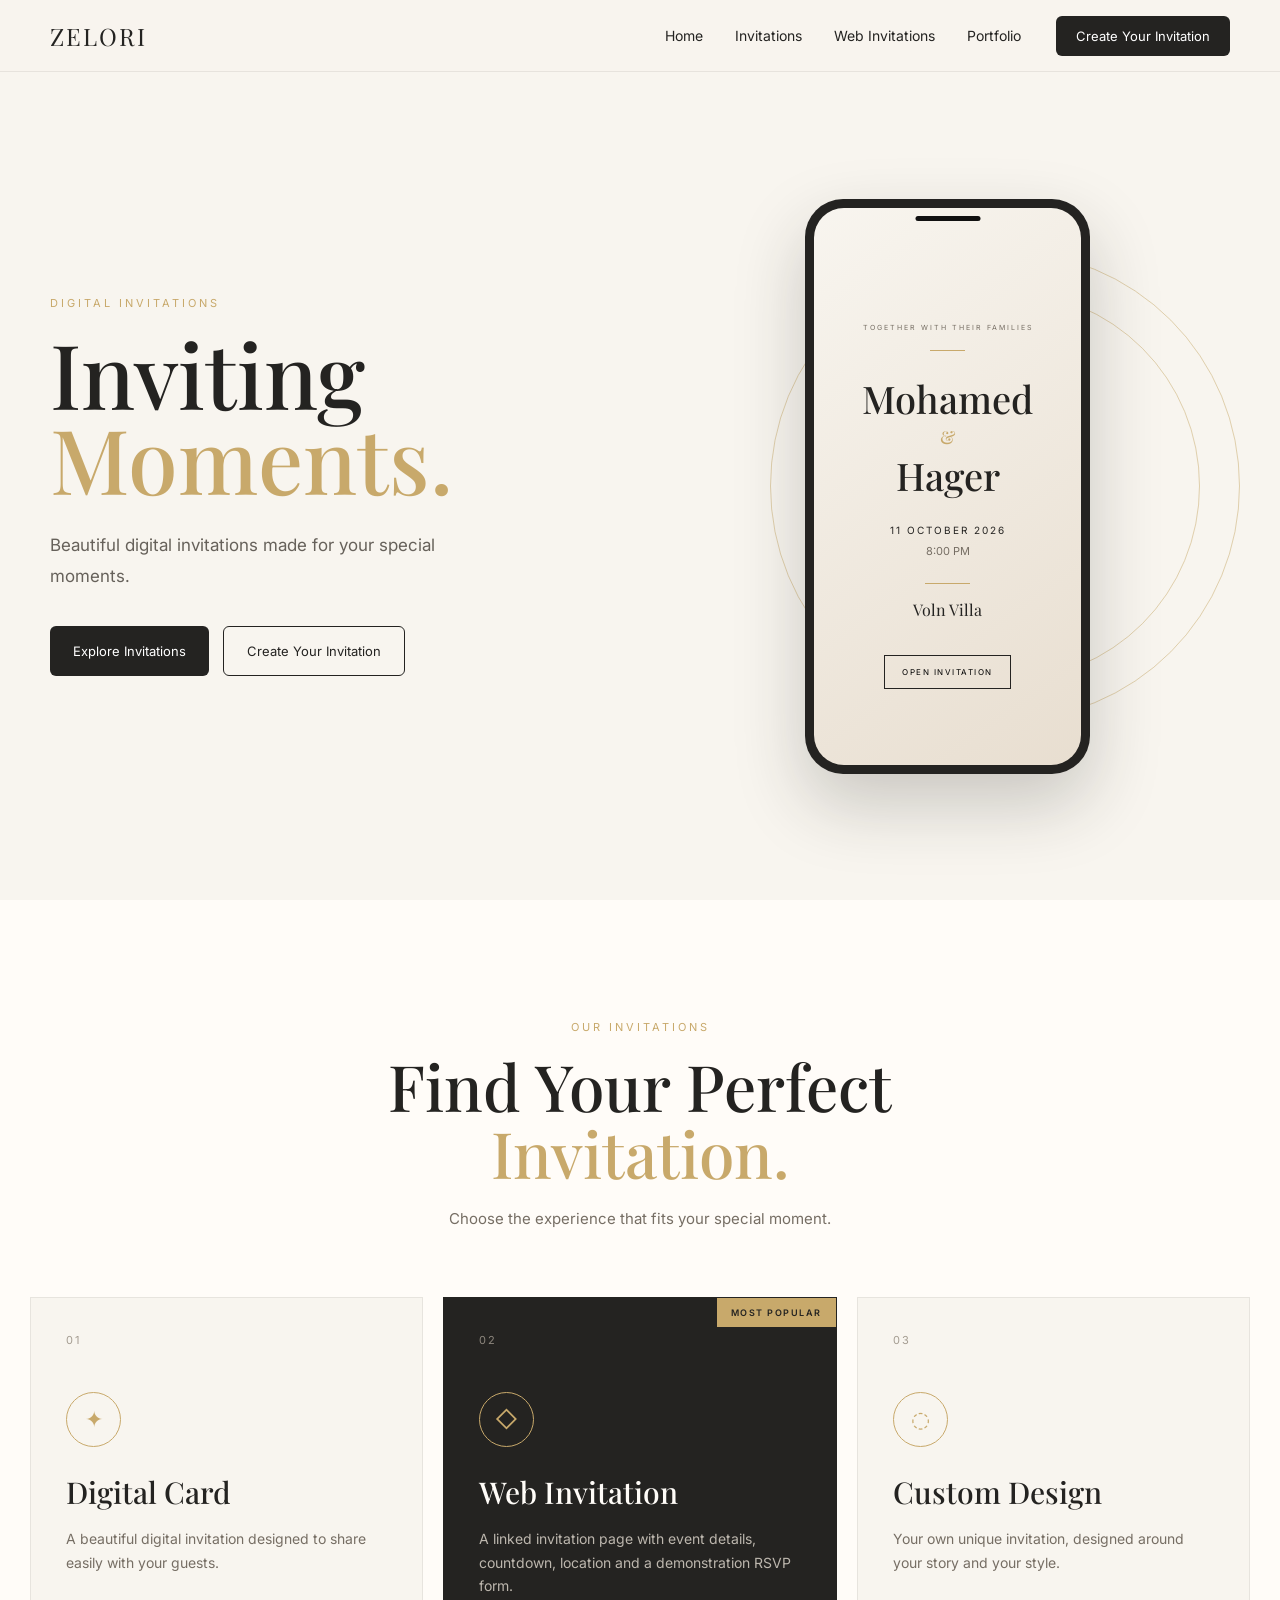
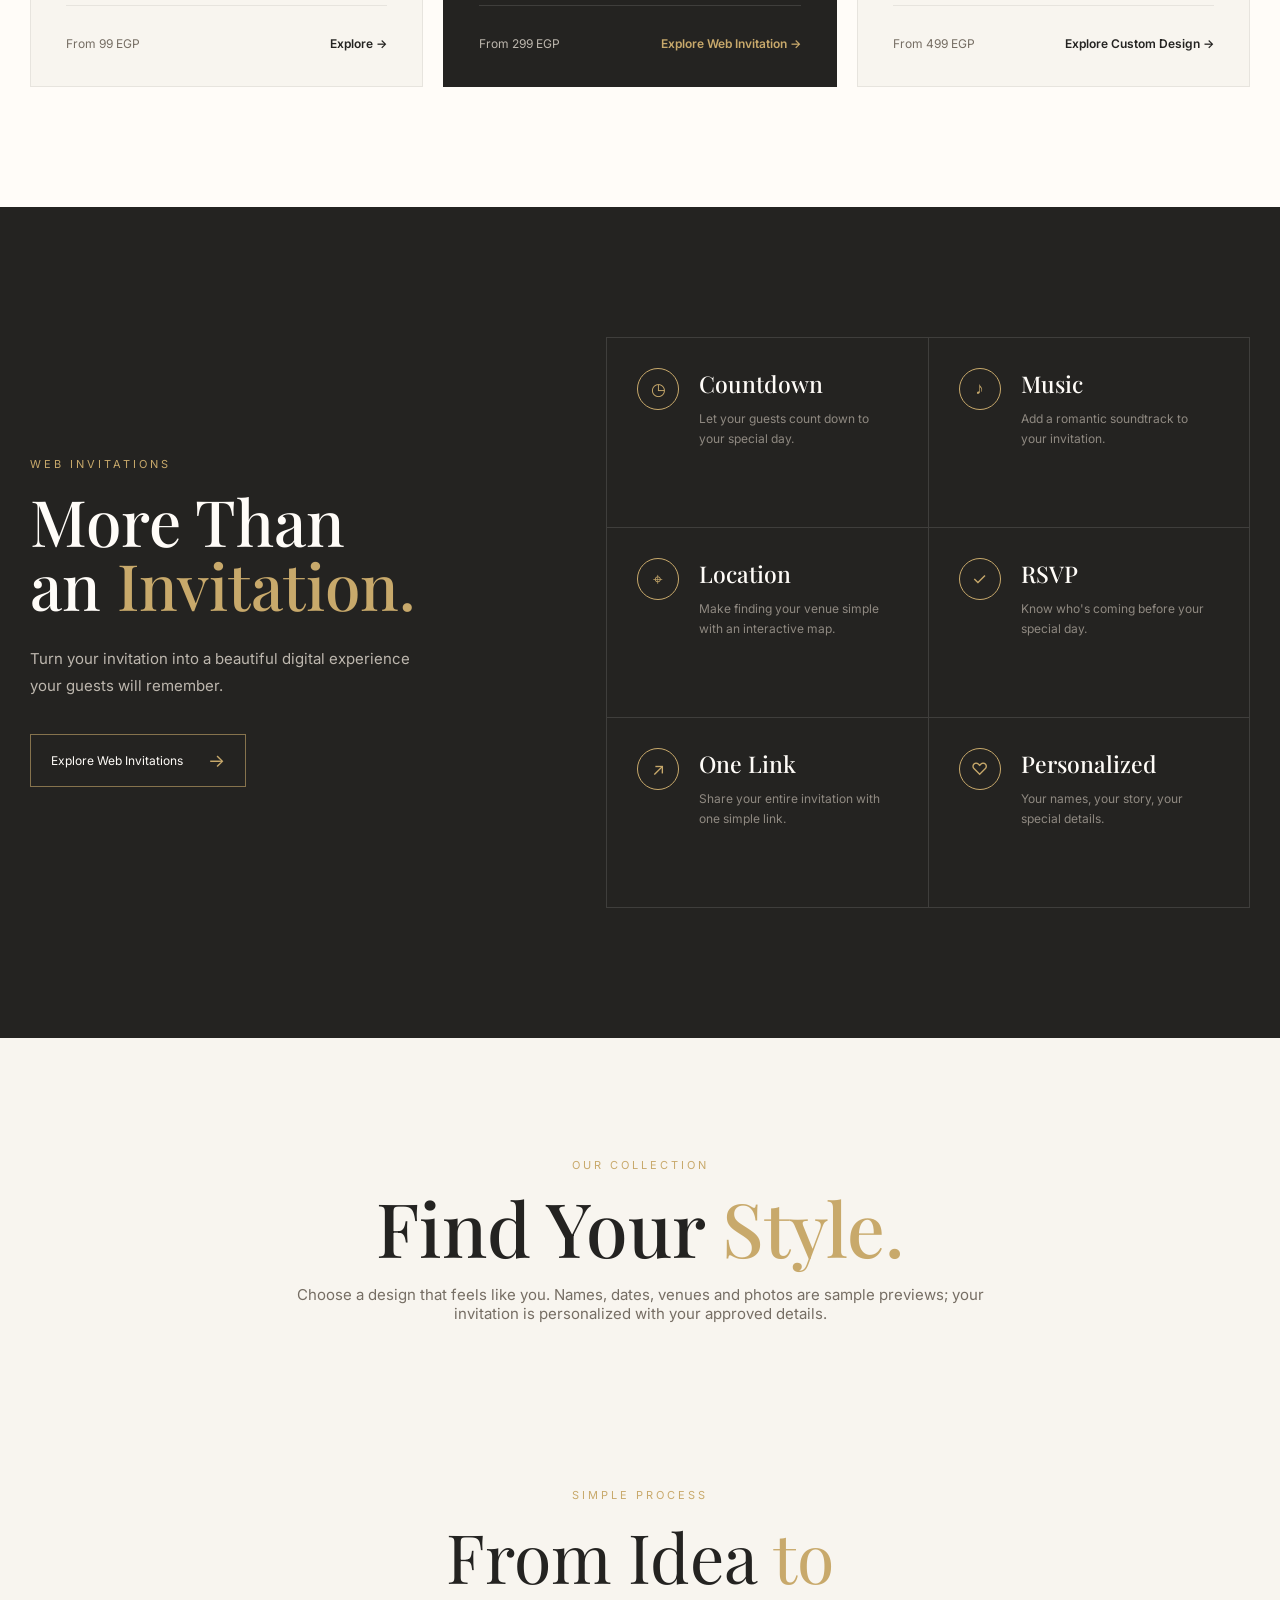
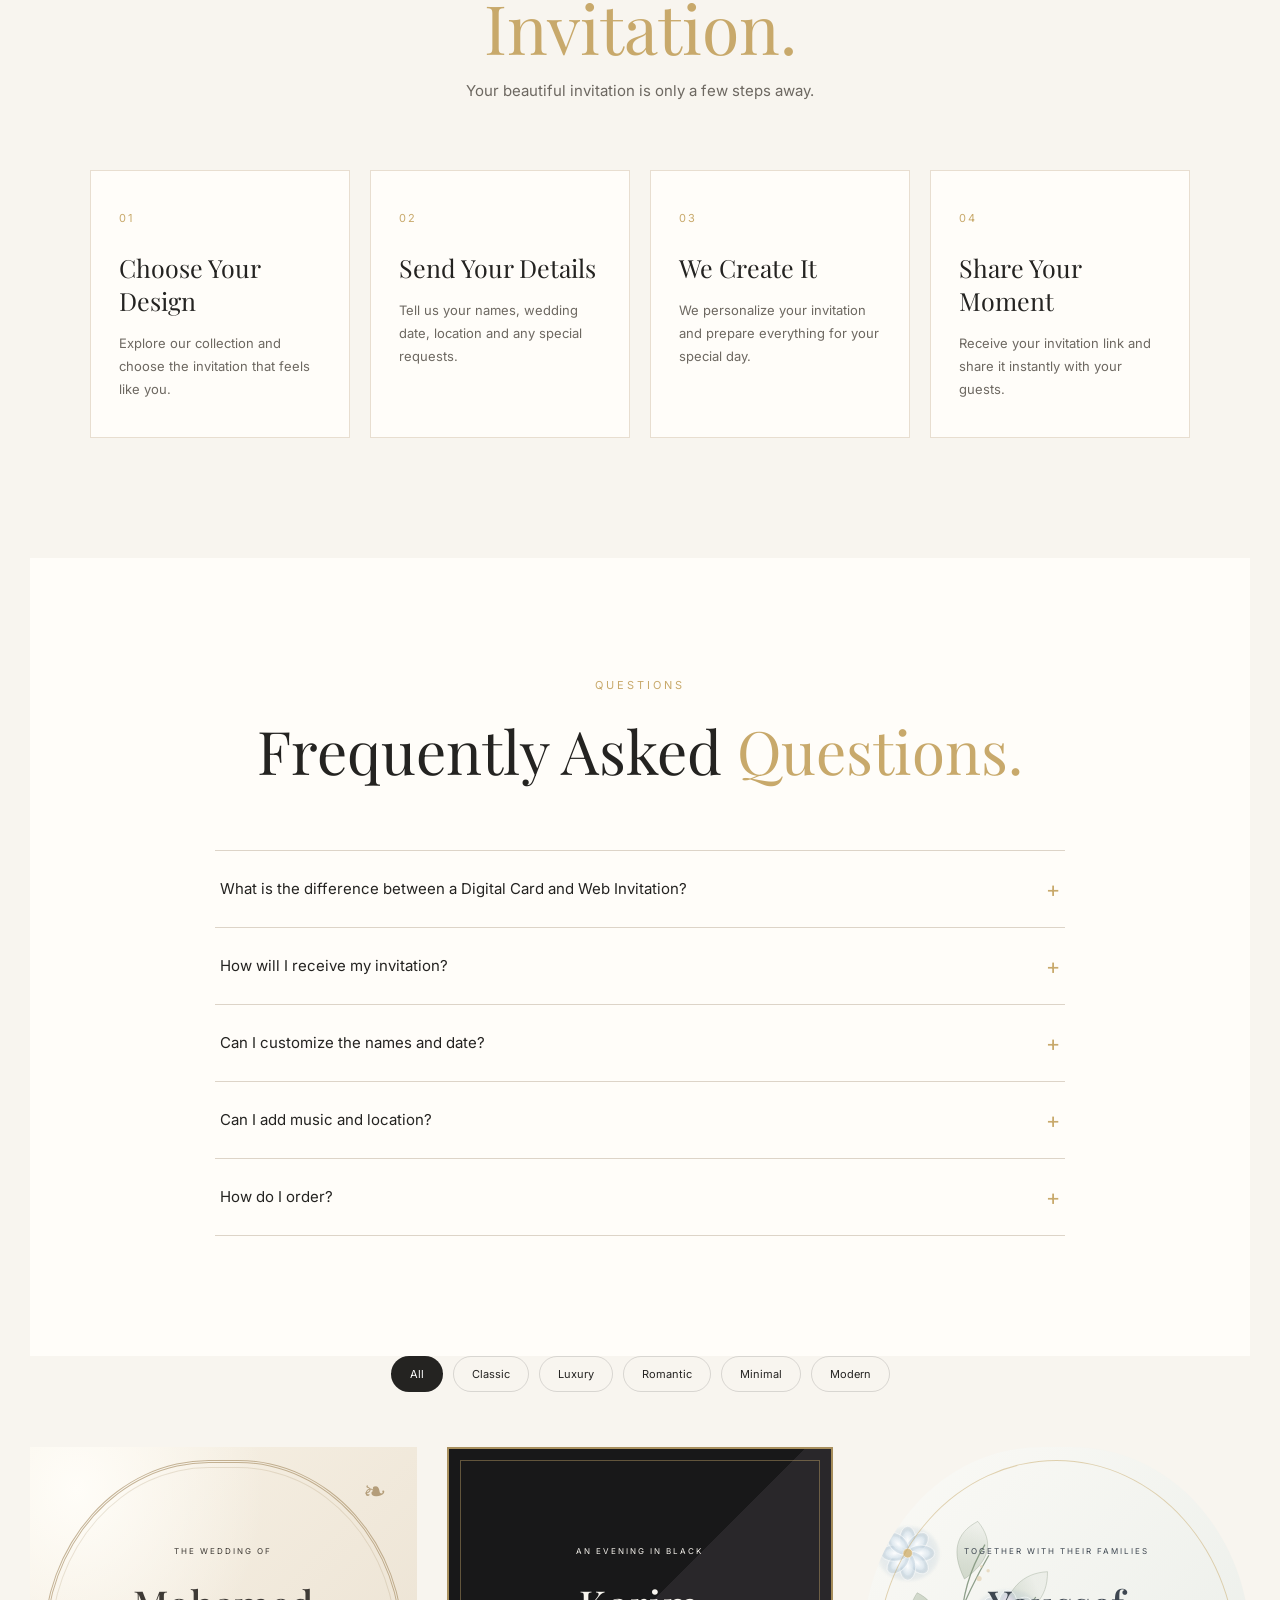
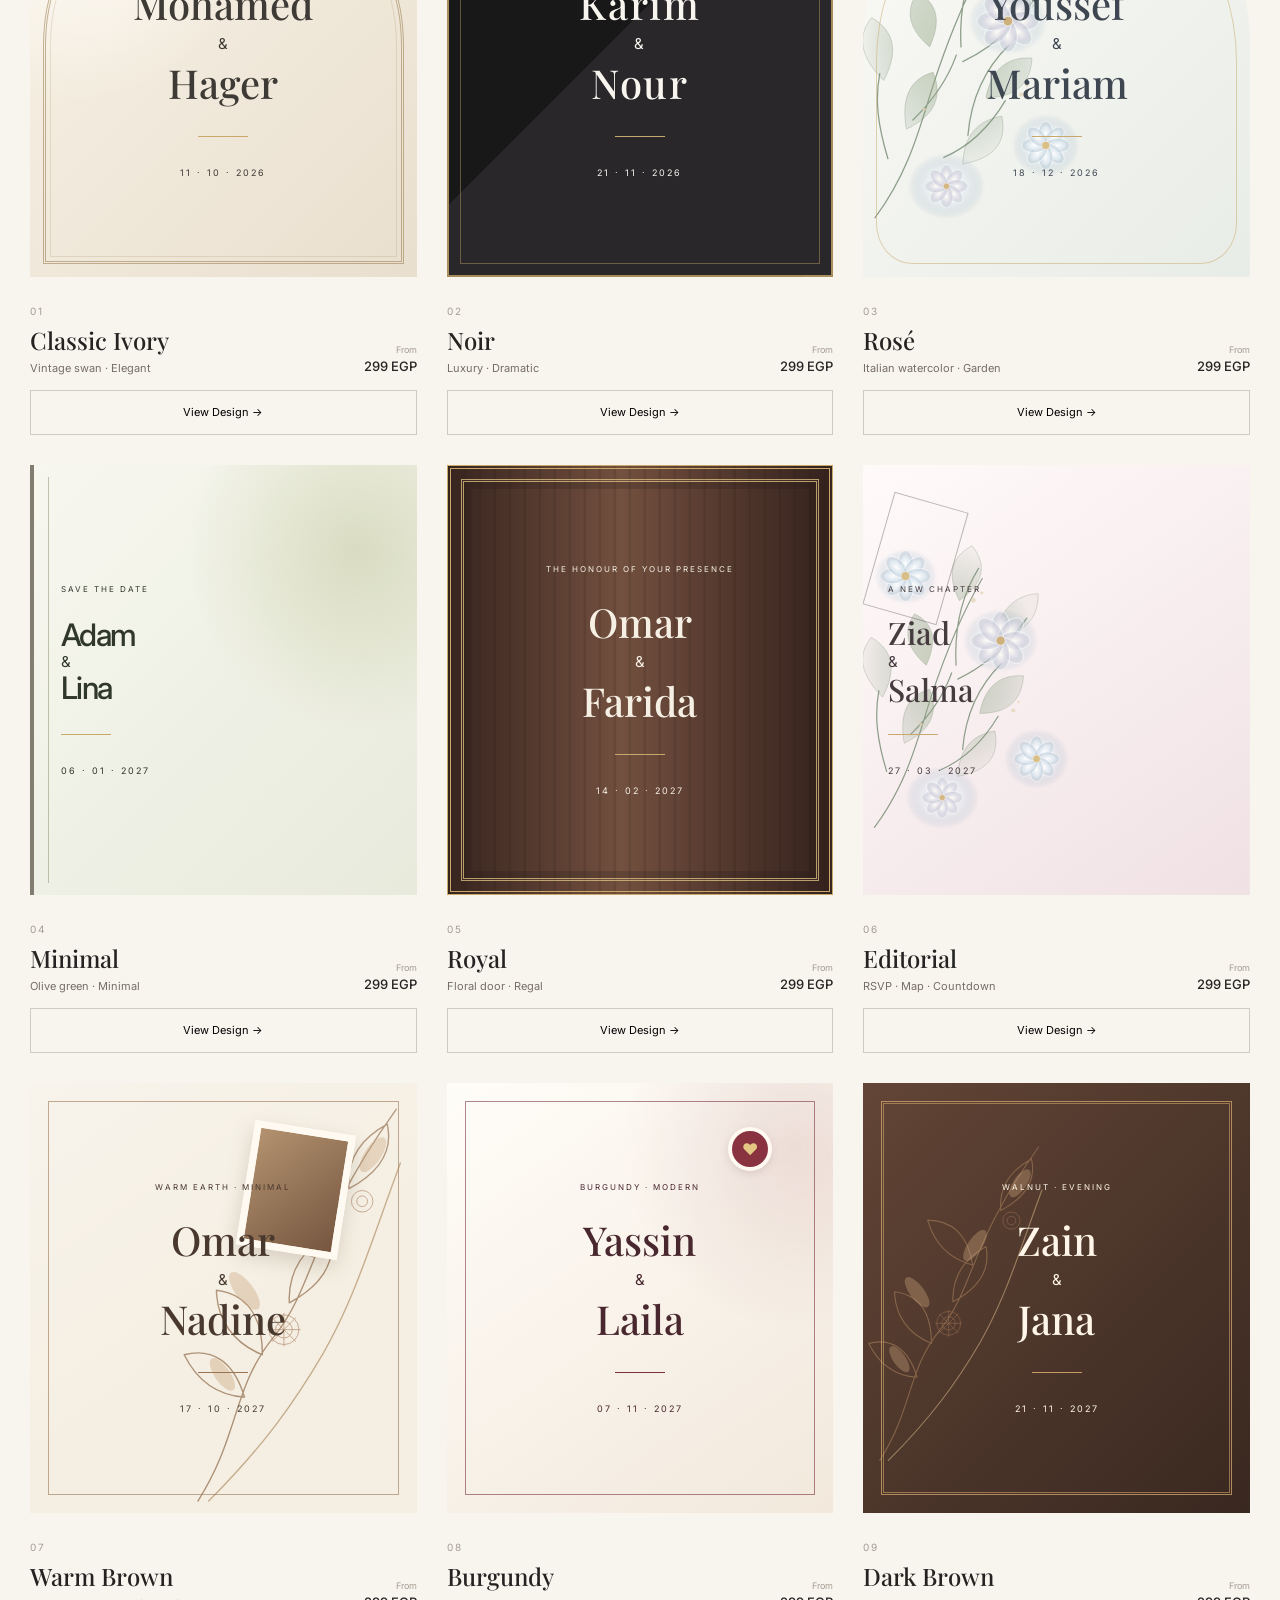
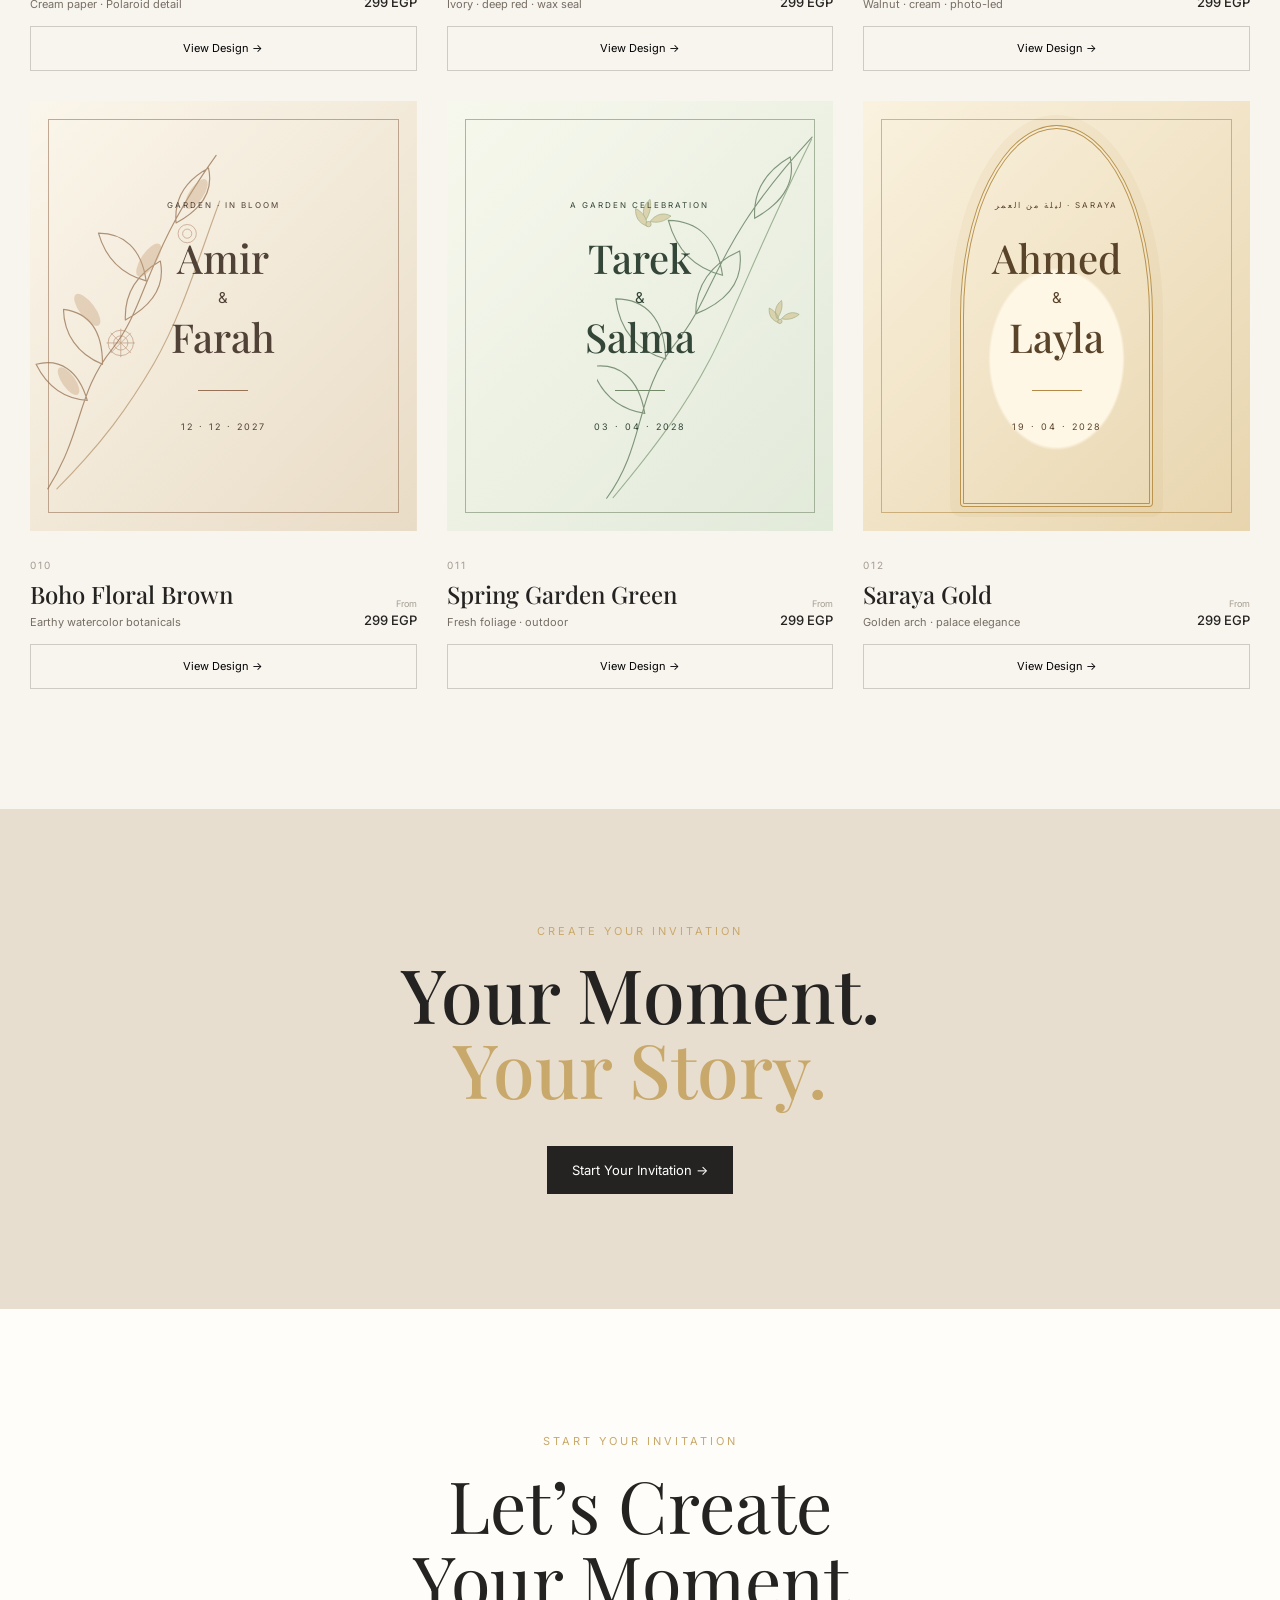
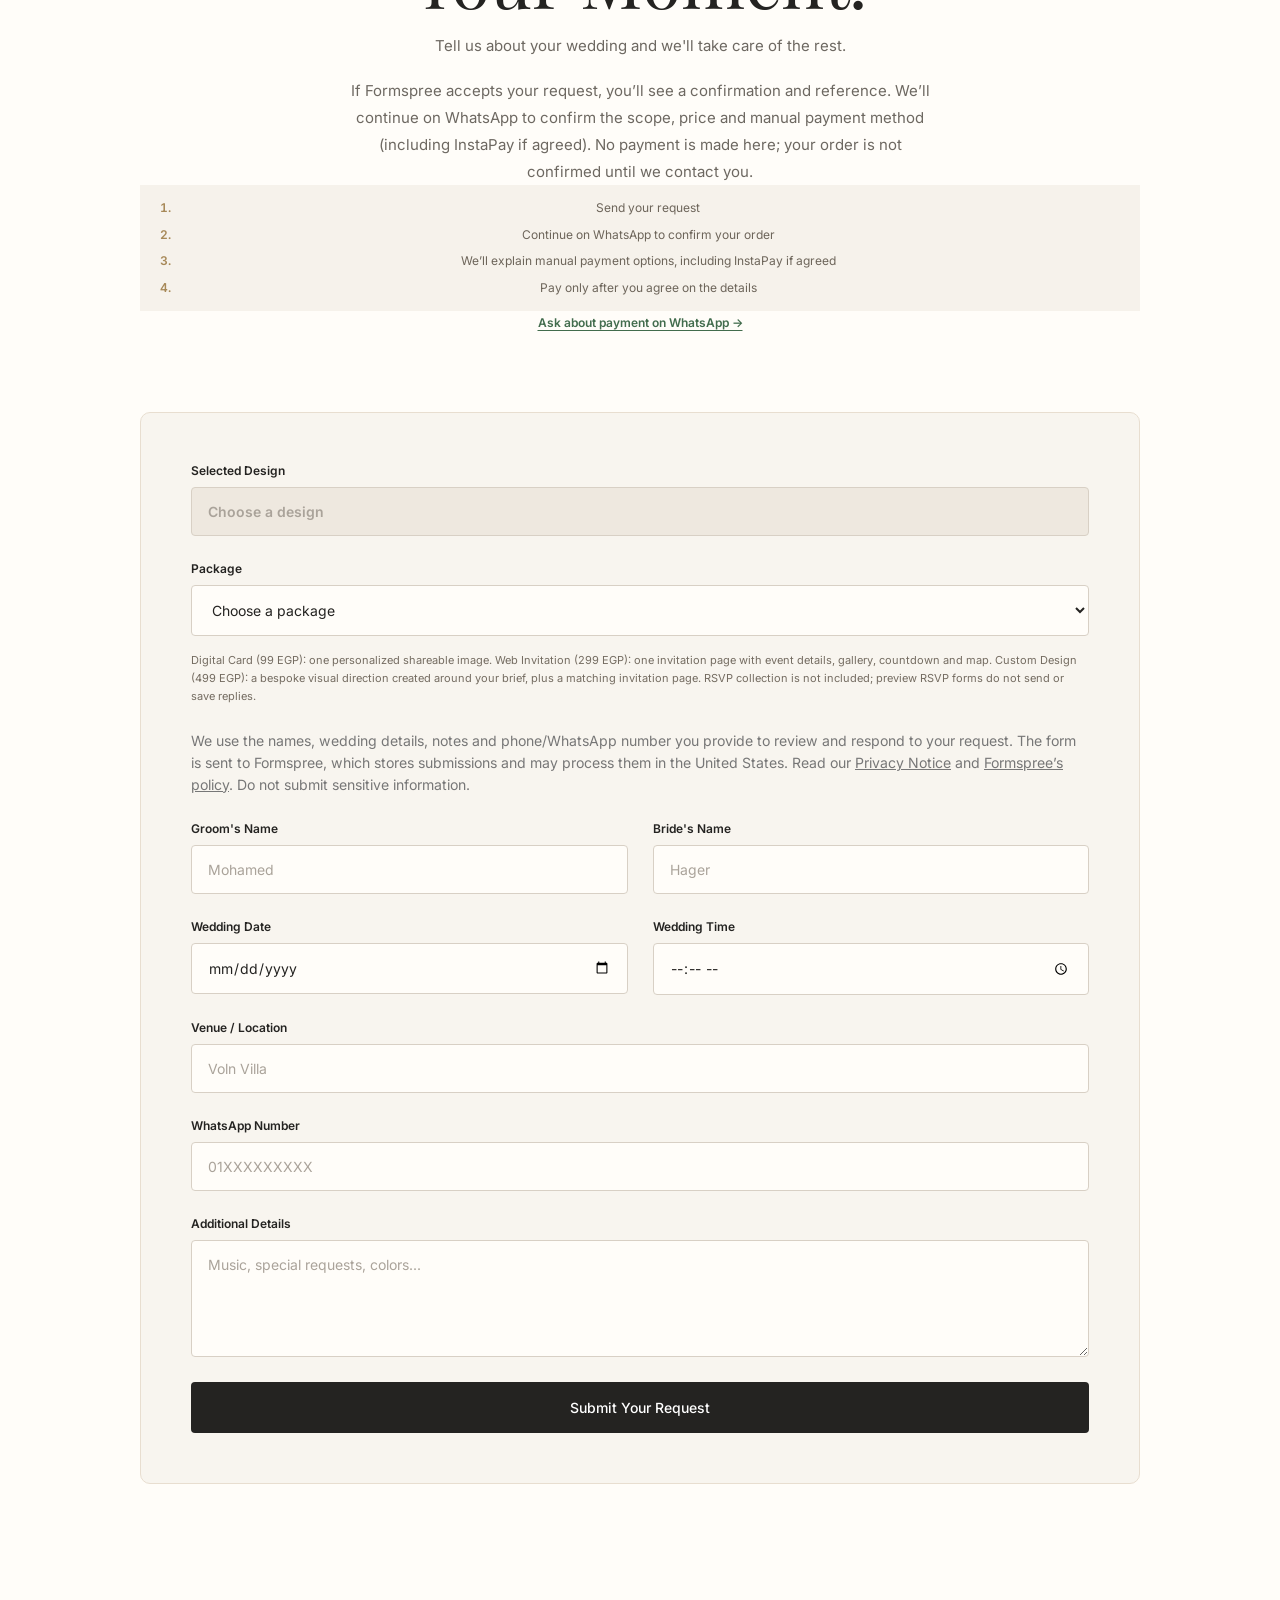
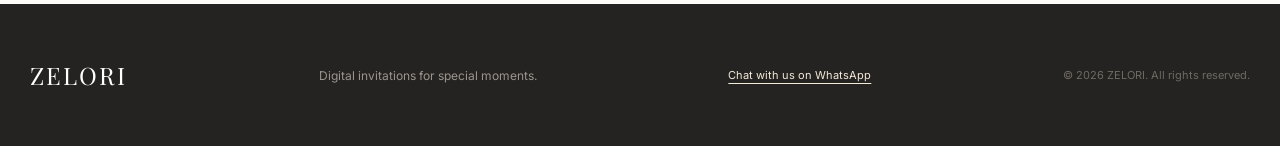
==== commit 0245c630: "Clarify sample invitation previews" ====
--- a/index.html
+++ b/index.html
@@ -590,7 +590,7 @@
         </h2>
 
         <p>
-            Choose a design that feels like you.
+            Choose a design that feels like you. Names, dates, venues and photos are sample previews; your invitation is personalized with your approved details.
         </p>
 
     </div>
